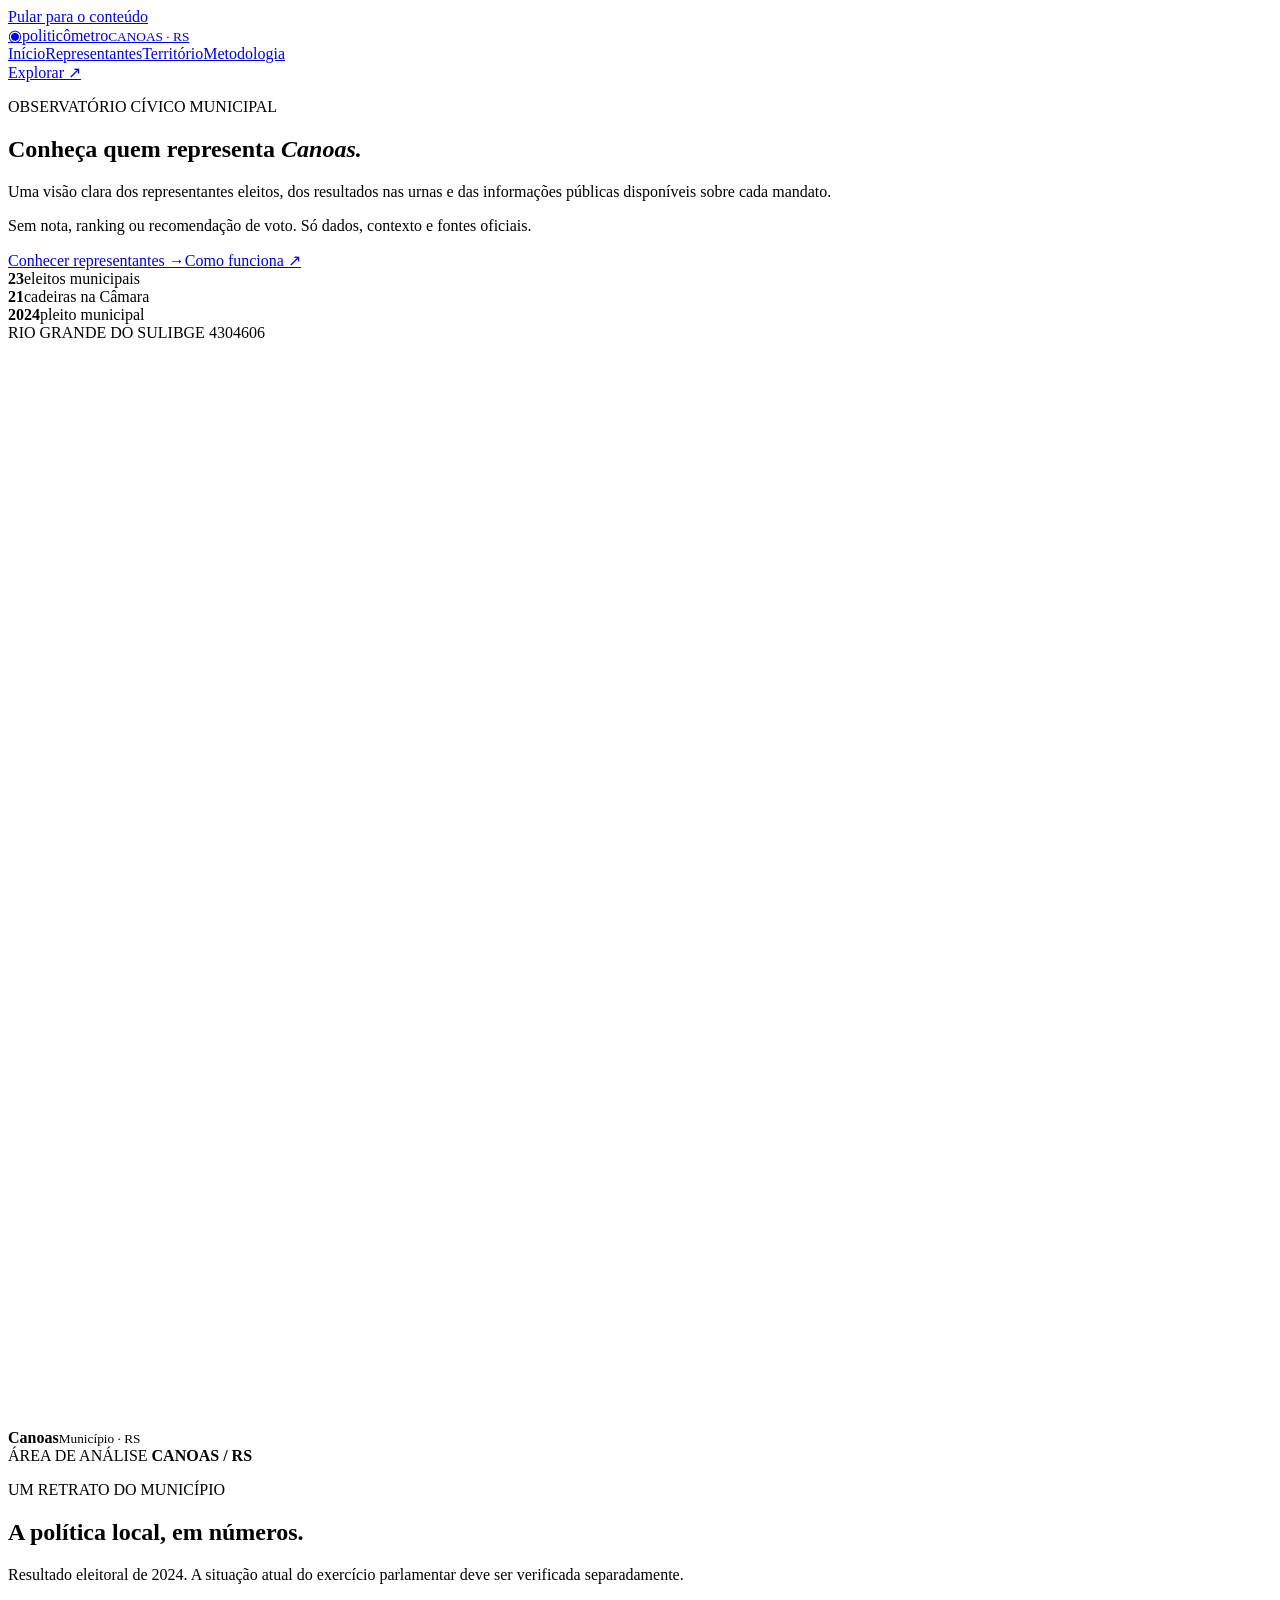
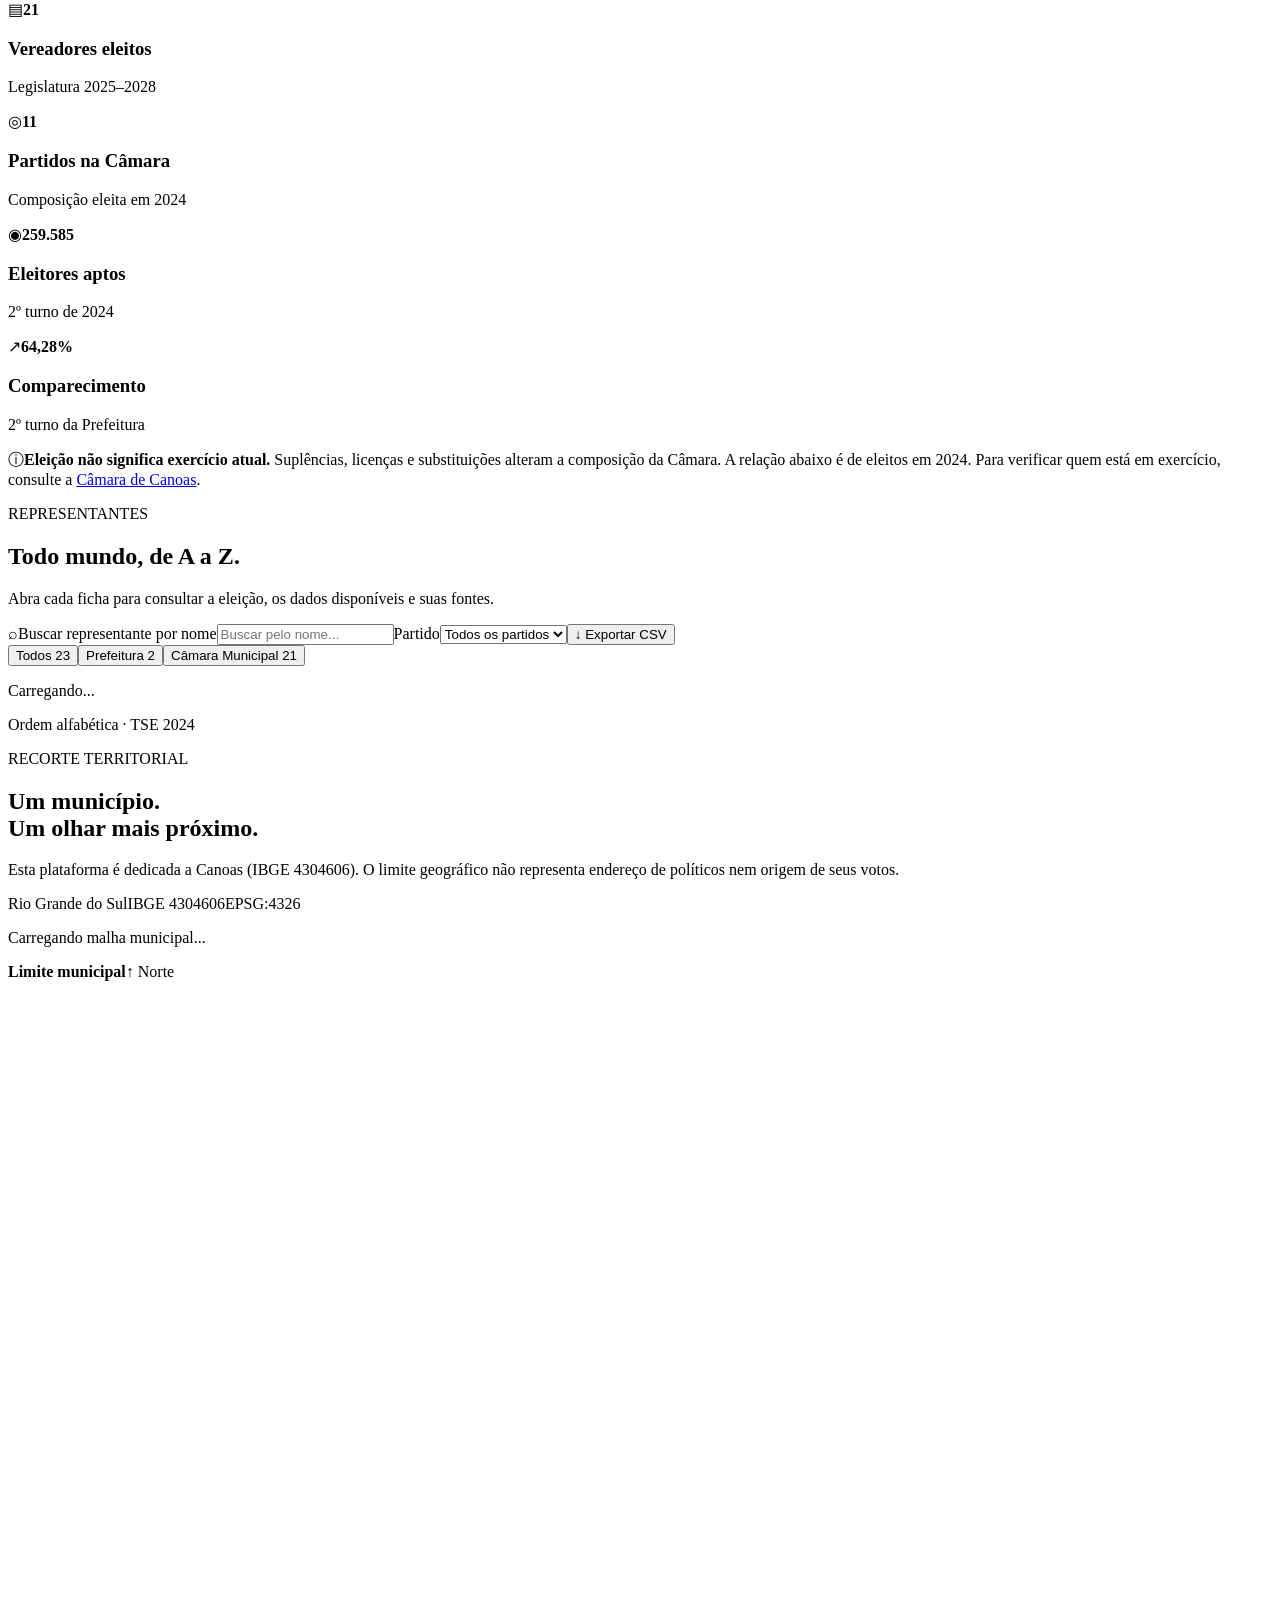
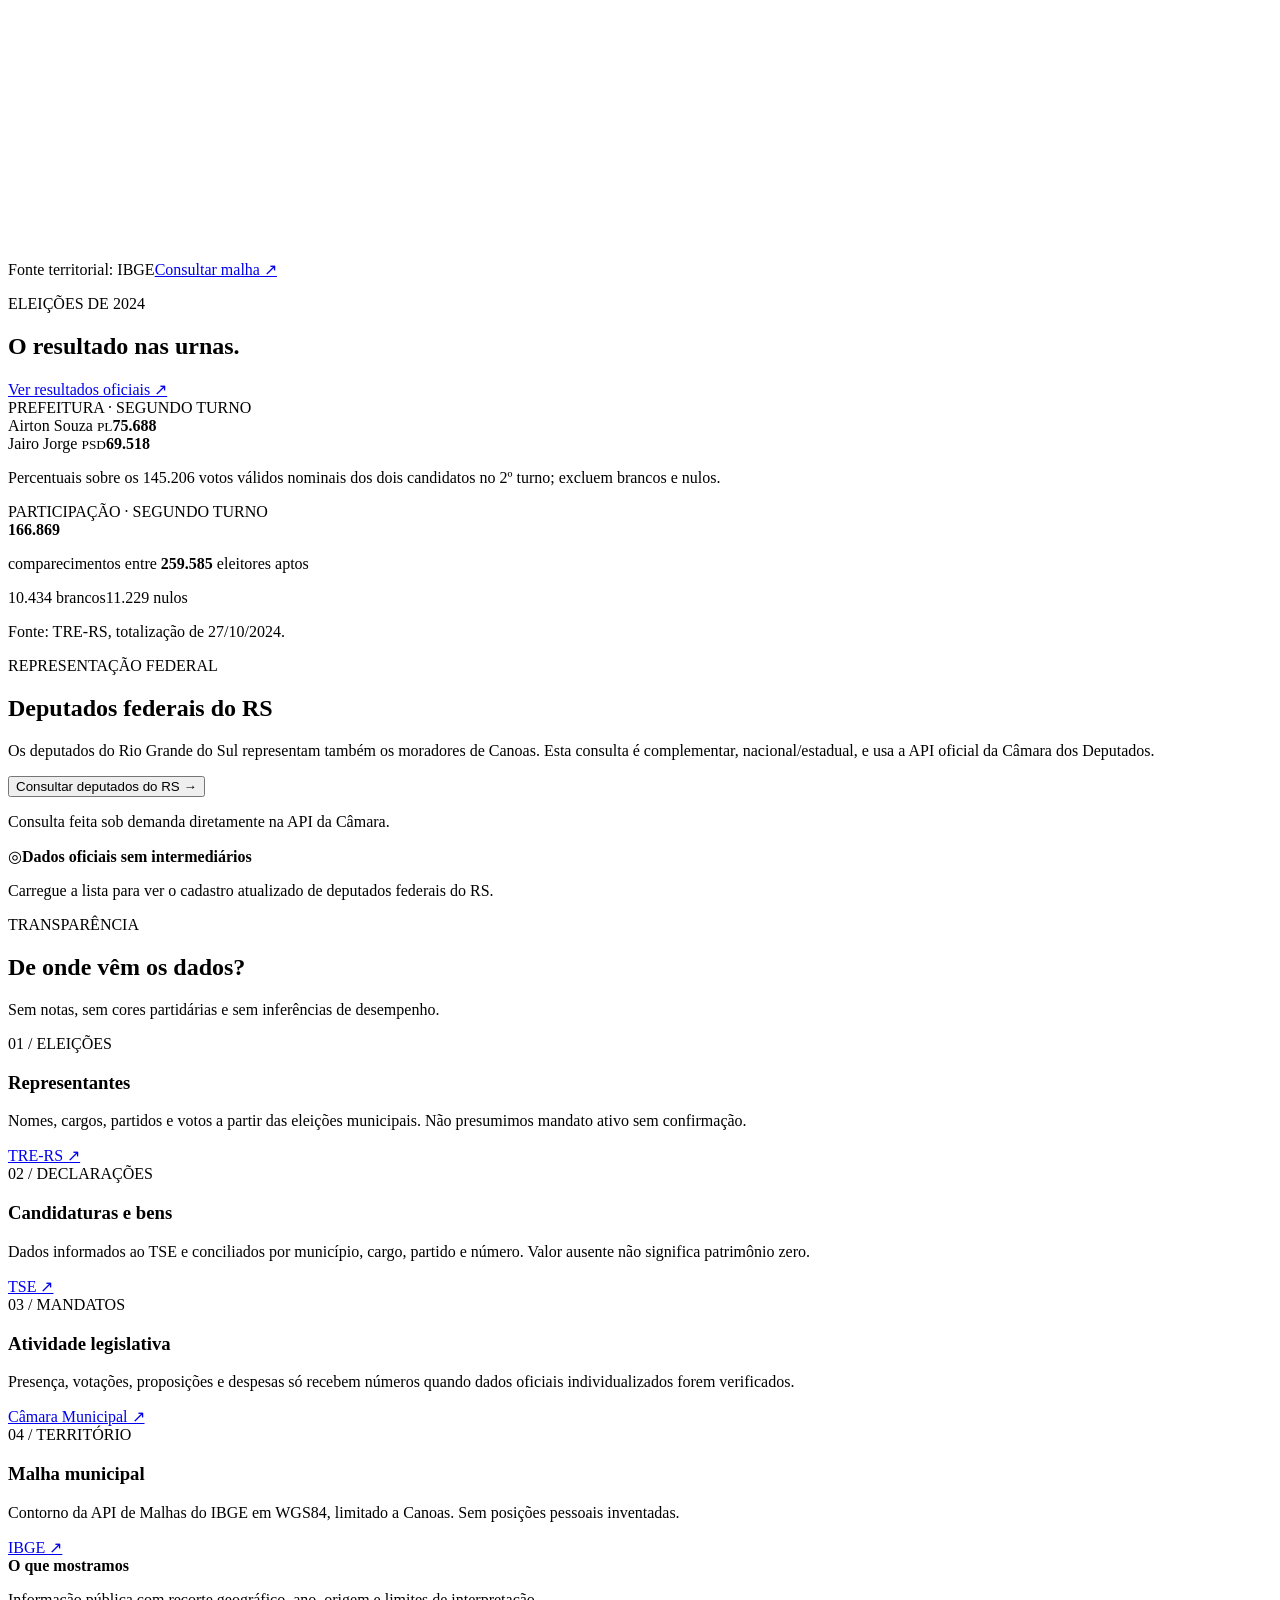
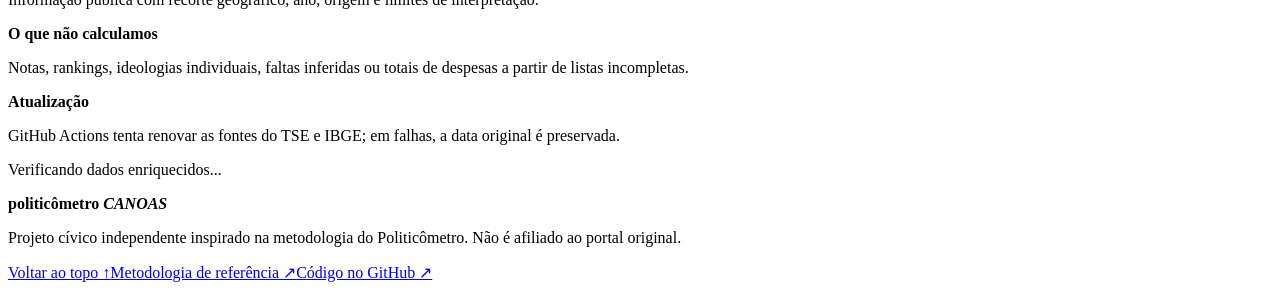
==== index.html @ e79e0048 "feat: criar estrutura da interface cívica municipal" ====
<!doctype html>
<html lang="pt-BR">
<head>
<meta charset="utf-8">
<meta name="viewport" content="width=device-width,initial-scale=1,viewport-fit=cover">
<meta name="theme-color" content="#123d34">
<meta name="description" content="Dados públicos e representantes eleitos de Canoas, RS. Sem notas, rankings ou recomendações eleitorais.">
<link rel="icon" href="favicon.svg" type="image/svg+xml">
<link rel="stylesheet" href="styles.css">
<script src="app.js" defer></script>
<title>Politicômetro Canoas | Conheça seus representantes</title>
</head>
<body>
<a class="skip" href="#conteudo">Pular para o conteúdo</a>
<header class="site-header"><div class="container nav-wrap">
<a class="brand" href="#inicio" aria-label="Politicômetro Canoas: início"><span class="brand-icon" aria-hidden="true">◉</span><span>politicômetro<small>CANOAS · RS</small></span></a>
<nav class="nav-links" aria-label="Navegação principal"><a href="#inicio">Início</a><a href="#representantes">Representantes</a><a href="#territorio">Território</a><a href="#fontes">Metodologia</a></nav>
<a class="nav-button" href="#representantes">Explorar <span aria-hidden="true">↗</span></a>
</div></header>
<main id="conteudo">
<section id="inicio" class="hero"><div class="container hero-grid">
<div class="hero-text"><p class="overline"><span class="dot"></span> OBSERVATÓRIO CÍVICO MUNICIPAL</p>
<h1>Conheça quem representa <em>Canoas.</em></h1>
<p class="intro">Uma visão clara dos representantes eleitos, dos resultados nas urnas e das informações públicas disponíveis sobre cada mandato.</p>
<p class="subdued">Sem nota, ranking ou recomendação de voto. Só dados, contexto e fontes oficiais.</p>
<div class="hero-actions"><a class="button button-light" href="#representantes">Conhecer representantes <span>→</span></a><a class="button button-outline-white" href="#fontes">Como funciona ↗</a></div>
<div class="hero-statrow"><div><strong>23</strong><span>eleitos municipais</span></div><div><strong>21</strong><span>cadeiras na Câmara</span></div><div><strong>2024</strong><span>pleito municipal</span></div></div>
</div>
<div class="hero-visual"><div class="map-head"><span>RIO GRANDE DO SUL</span><span>IBGE 4304606</span></div><svg id="heroMap" viewBox="0 0 420 360" aria-label="Contorno de Canoas" role="img"></svg><div class="floating-label"><span class="dot"></span><div><strong>Canoas</strong><small>Município · RS</small></div></div><div class="map-foot">ÁREA DE ANÁLISE <strong>CANOAS / RS</strong></div></div>
</div></section>
<section class="overview"><div class="container"><div class="section-title"><div><p class="overline dark">UM RETRATO DO MUNICÍPIO</p><h2>A política local, em números.</h2></div><p>Resultado eleitoral de 2024. A situação atual do exercício parlamentar deve ser verificada separadamente.</p></div>
<div class="metric-grid"><article class="metric"><span class="metric-icon">▤</span><strong>21</strong><h3>Vereadores eleitos</h3><p>Legislatura 2025–2028</p></article><article class="metric"><span class="metric-icon">◎</span><strong>11</strong><h3>Partidos na Câmara</h3><p>Composição eleita em 2024</p></article><article class="metric"><span class="metric-icon">◉</span><strong>259.585</strong><h3>Eleitores aptos</h3><p>2º turno de 2024</p></article><article class="metric"><span class="metric-icon">↗</span><strong>64,28%</strong><h3>Comparecimento</h3><p>2º turno da Prefeitura</p></article></div>
<div class="alert" role="note"><span aria-hidden="true">ⓘ</span><span><strong>Eleição não significa exercício atual.</strong> Suplências, licenças e substituições alteram a composição da Câmara. A relação abaixo é de eleitos em 2024. Para verificar quem está em exercício, consulte a <a href="https://camaracanoas.rs.gov.br/" target="_blank" rel="noopener noreferrer">Câmara de Canoas</a>.</span></div>
</div></section>
<section id="representantes" class="container directory"><div class="section-title"><div><p class="overline dark">REPRESENTANTES</p><h2>Todo mundo, de A a Z.</h2></div><p>Abra cada ficha para consultar a eleição, os dados disponíveis e suas fontes.</p></div>
<div class="toolbar"><label class="search"><span aria-hidden="true">⌕</span><span class="visually-hidden">Buscar representante por nome</span><input id="search" type="search" placeholder="Buscar pelo nome..." autocomplete="off"></label><label class="party-select"><span>Partido</span><select id="party" aria-label="Filtrar por partido"><option value="">Todos os partidos</option></select></label><button id="export" class="export-button" type="button">↓ Exportar CSV</button></div>
<div class="role-tabs" role="group" aria-label="Filtrar por cargo"><button type="button" data-role="todos" class="selected" aria-pressed="true">Todos <span>23</span></button><button type="button" data-role="executivo" aria-pressed="false">Prefeitura <span>2</span></button><button type="button" data-role="legislativo" aria-pressed="false">Câmara Municipal <span>21</span></button></div>
<div class="results-meta"><p id="resultsCount" role="status" aria-live="polite">Carregando...</p><span>Ordem alfabética · TSE 2024</span></div>
<div id="people" class="people-grid" aria-live="polite"></div>
</section>
<section id="territorio" class="territory"><div class="container territory-grid"><div><p class="overline dark">RECORTE TERRITORIAL</p><h2>Um município.<br>Um olhar mais próximo.</h2><p>Esta plataforma é dedicada a Canoas (IBGE 4304606). O limite geográfico não representa endereço de políticos nem origem de seus votos.</p><div class="tags"><span>Rio Grande do Sul</span><span>IBGE 4304606</span><span>EPSG:4326</span></div><p id="mapStatus" class="fine">Carregando malha municipal...</p></div><div class="map-panel"><div class="map-head"><strong>Limite municipal</strong><span>↑ Norte</span></div><svg id="cityMap" viewBox="0 0 520 360" aria-label="Mapa municipal de Canoas" role="img"></svg><div class="map-foot"><span>Fonte territorial: IBGE</span><a href="https://servicodados.ibge.gov.br/api/v3/malhas/municipios/4304606?formato=application/vnd.geo%2Bjson&amp;qualidade=minima" target="_blank" rel="noopener noreferrer">Consultar malha ↗</a></div></div></div></section>
<section class="election container"><div class="section-title"><div><p class="overline dark">ELEIÇÕES DE 2024</p><h2>O resultado nas urnas.</h2></div><a href="https://resultados.tre-rs.jus.br/eleicoes/2024/620/RS85898.html" class="source-link" target="_blank" rel="noopener noreferrer">Ver resultados oficiais ↗</a></div>
<div class="election-grid"><article class="election-card"><div class="eyeline">PREFEITURA · SEGUNDO TURNO</div><div class="election-name"><span>Airton Souza <small>PL</small></span><strong>75.688</strong></div><div class="track"><div style="width:52.12%"></div></div><div class="election-name"><span>Jairo Jorge <small>PSD</small></span><strong>69.518</strong></div><div class="track muted"><div style="width:47.88%"></div></div><p class="fine">Percentuais sobre os 145.206 votos válidos nominais dos dois candidatos no 2º turno; excluem brancos e nulos.</p></article><article class="election-card"><div class="eyeline">PARTICIPAÇÃO · SEGUNDO TURNO</div><strong class="turnout">166.869</strong><p>comparecimentos entre <b>259.585</b> eleitores aptos</p><div class="turnout-details"><span>10.434 brancos</span><span>11.229 nulos</span></div><p class="fine">Fonte: TRE-RS, totalização de 27/10/2024.</p></article></div>
</section>
<section class="federal"><div class="container federal-grid"><div><p class="overline dark">REPRESENTAÇÃO FEDERAL</p><h2>Deputados federais do RS</h2><p>Os deputados do Rio Grande do Sul representam também os moradores de Canoas. Esta consulta é complementar, nacional/estadual, e usa a API oficial da Câmara dos Deputados.</p><button id="loadDeputies" type="button" class="button button-green">Consultar deputados do RS →</button><p id="deputiesStatus" role="status" aria-live="polite" class="fine">Consulta feita sob demanda diretamente na API da Câmara.</p></div><div id="deputies" class="deputies"><div class="federal-empty"><span>◎</span><strong>Dados oficiais sem intermediários</strong><p>Carregue a lista para ver o cadastro atualizado de deputados federais do RS.</p></div></div></div></section>
<section id="fontes" class="container methodology"><div class="section-title"><div><p class="overline dark">TRANSPARÊNCIA</p><h2>De onde vêm os dados?</h2></div><p>Sem notas, sem cores partidárias e sem inferências de desempenho.</p></div>
<div class="method-grid"><article><span>01 / ELEIÇÕES</span><h3>Representantes</h3><p>Nomes, cargos, partidos e votos a partir das eleições municipais. Não presumimos mandato ativo sem confirmação.</p><a href="https://resultados.tre-rs.jus.br/eleicoes/2024/619/RS85898.html" target="_blank" rel="noopener noreferrer">TRE-RS ↗</a></article><article><span>02 / DECLARAÇÕES</span><h3>Candidaturas e bens</h3><p>Dados informados ao TSE e conciliados por município, cargo, partido e número. Valor ausente não significa patrimônio zero.</p><a href="https://dadosabertos.tse.jus.br/dataset/candidatos-2024" target="_blank" rel="noopener noreferrer">TSE ↗</a></article><article><span>03 / MANDATOS</span><h3>Atividade legislativa</h3><p>Presença, votações, proposições e despesas só recebem números quando dados oficiais individualizados forem verificados.</p><a href="https://camaracanoas.rs.gov.br/" target="_blank" rel="noopener noreferrer">Câmara Municipal ↗</a></article><article><span>04 / TERRITÓRIO</span><h3>Malha municipal</h3><p>Contorno da API de Malhas do IBGE em WGS84, limitado a Canoas. Sem posições pessoais inventadas.</p><a href="https://www.ibge.gov.br/" target="_blank" rel="noopener noreferrer">IBGE ↗</a></article></div>
<div class="principles"><div><strong>O que mostramos</strong><p>Informação pública com recorte geográfico, ano, origem e limites de interpretação.</p></div><div><strong>O que não calculamos</strong><p>Notas, rankings, ideologias individuais, faltas inferidas ou totais de despesas a partir de listas incompletas.</p></div><div><strong>Atualização</strong><p>GitHub Actions tenta renovar as fontes do TSE e IBGE; em falhas, a data original é preservada.</p><p class="fine" id="freshness">Verificando dados enriquecidos...</p></div></div>
</section></main>
<footer><div class="container footer-grid"><div><strong>politicômetro <em>CANOAS</em></strong><p>Projeto cívico independente inspirado na metodologia do Politicômetro. Não é afiliado ao portal original.</p></div><div class="footer-links"><a href="#inicio">Voltar ao topo ↑</a><a href="https://www.politicometro.org/sobre" target="_blank" rel="noopener noreferrer">Metodologia de referência ↗</a><a href="https://github.com/marcianolima/politicometro-canoas" target="_blank" rel="noopener noreferrer">Código no GitHub ↗</a></div></div></footer>
<div id="modal" class="modal" hidden><div class="modal-backdrop" data-dismiss></div><section class="modal-window" role="dialog" aria-modal="true" aria-labelledby="profileTitle"><button class="modal-exit" id="closeModal" type="button" aria-label="Fechar ficha">✕</button><div id="profile"></div></section></div>
</body></html>
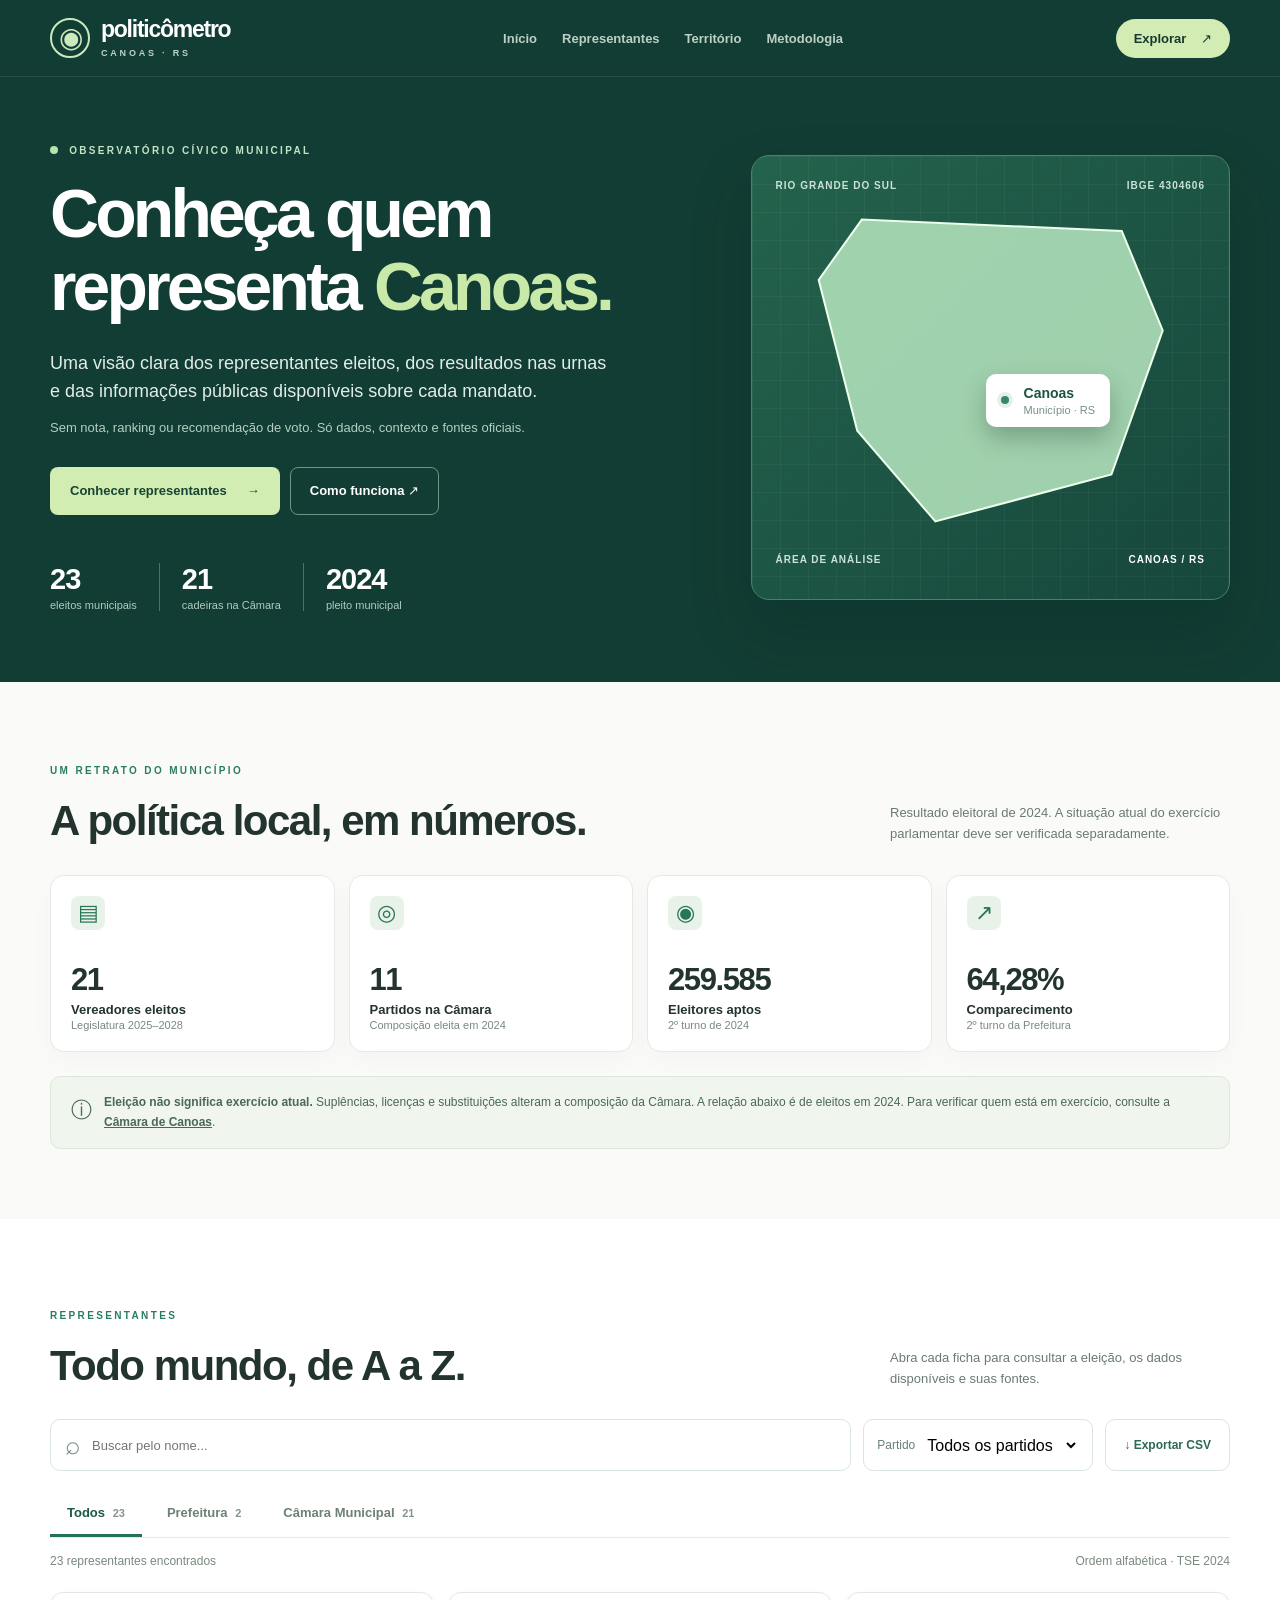
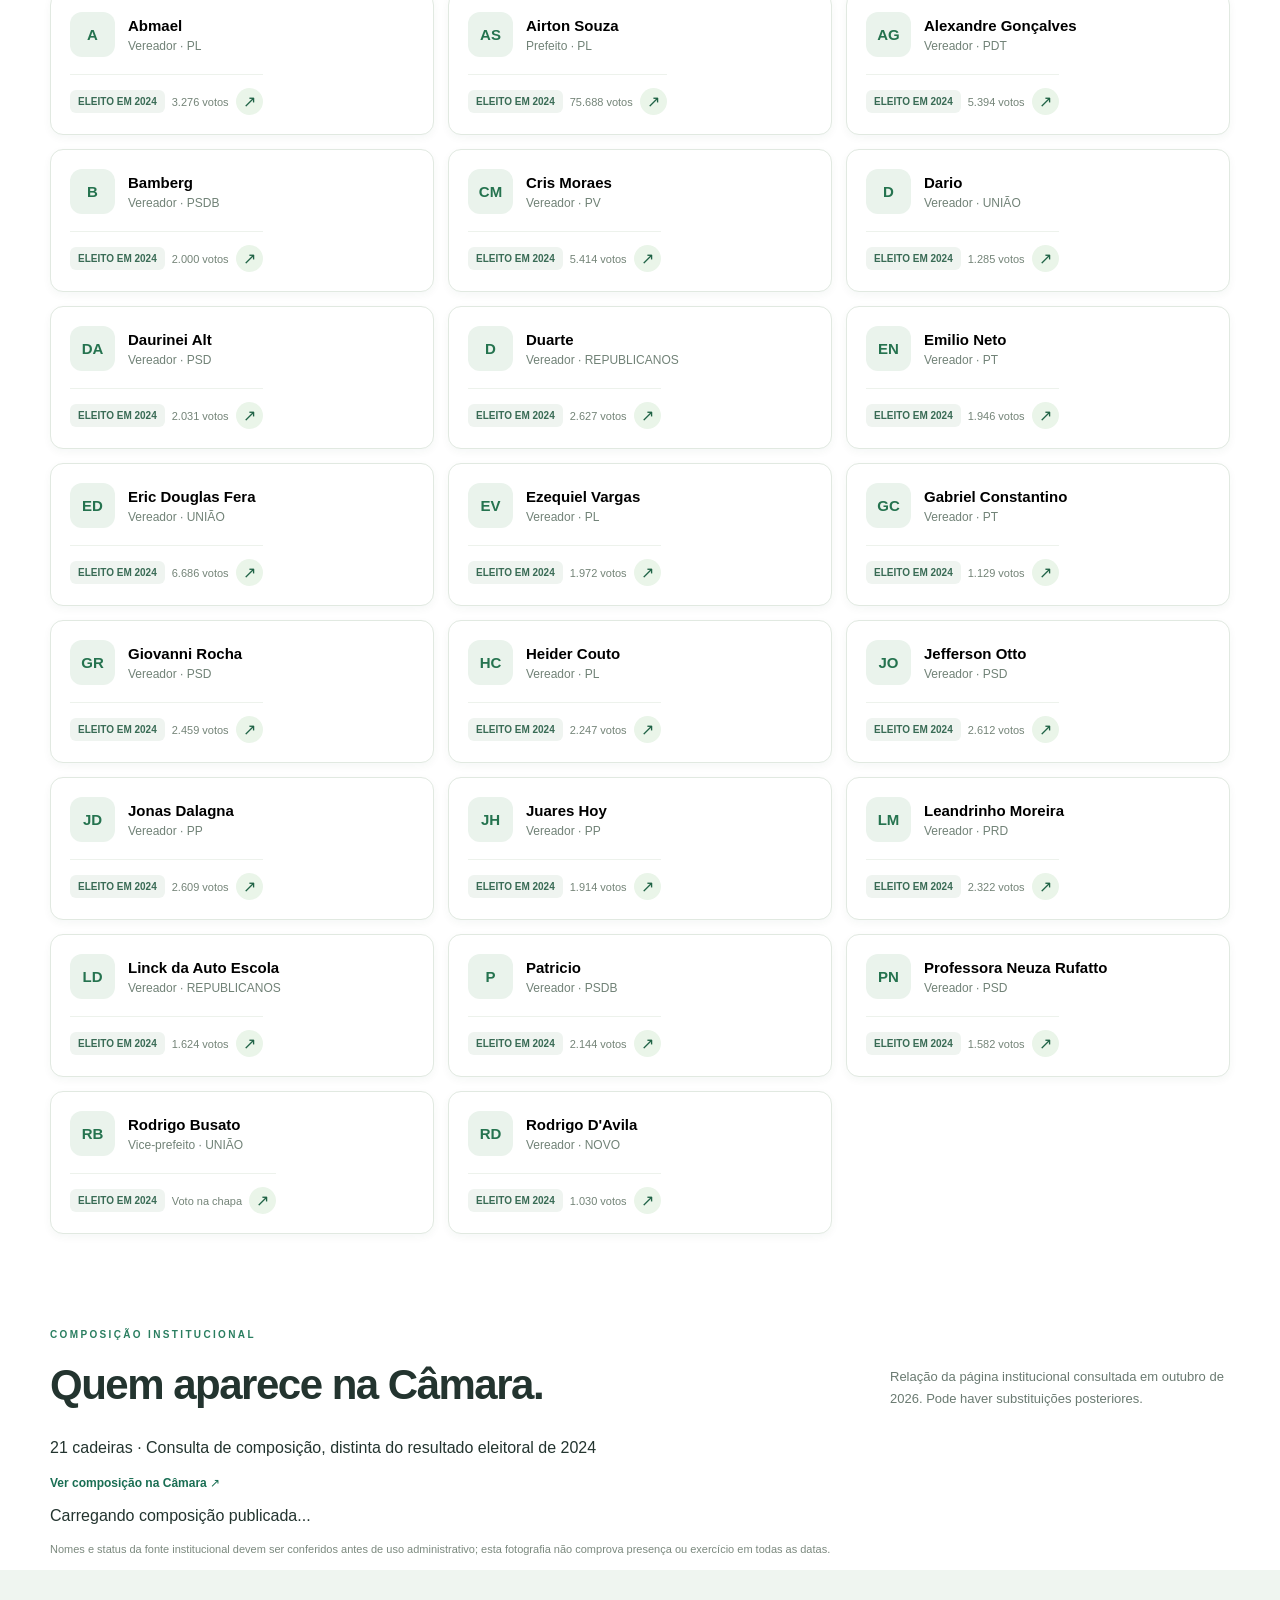
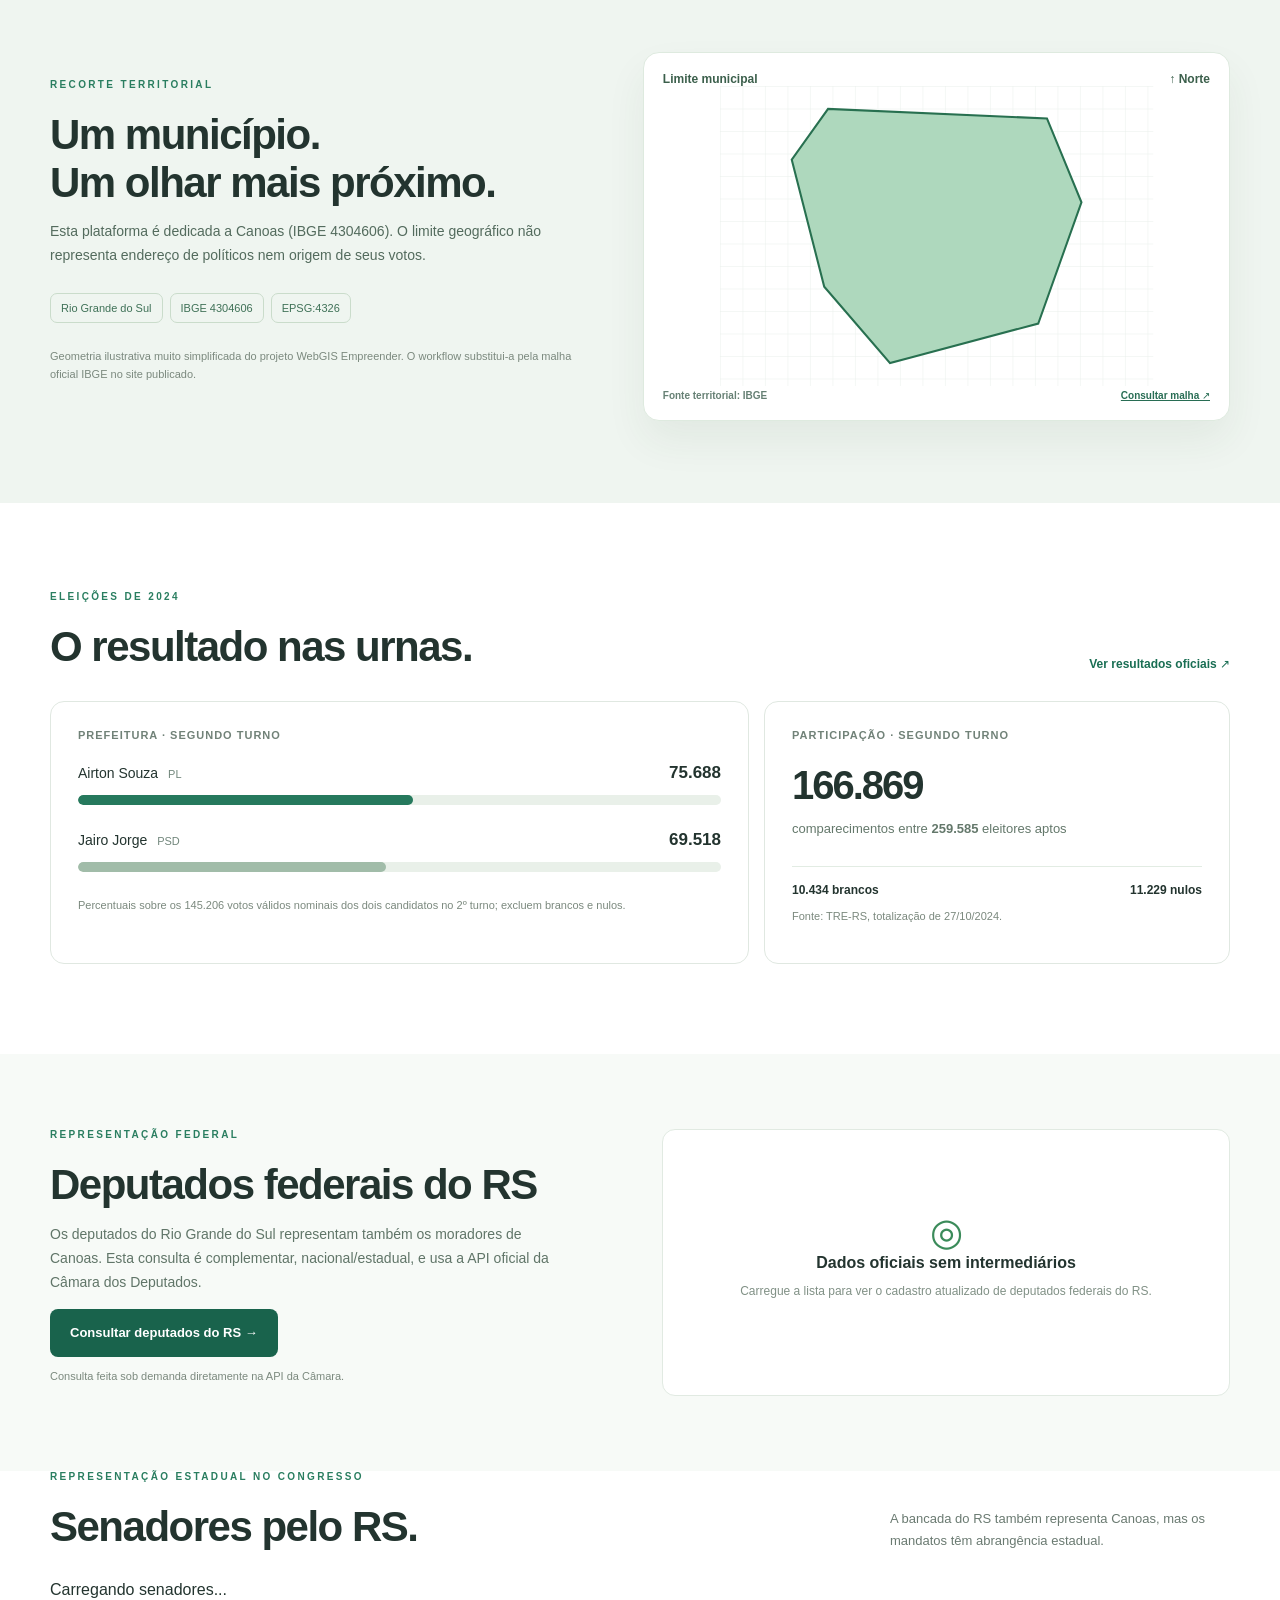
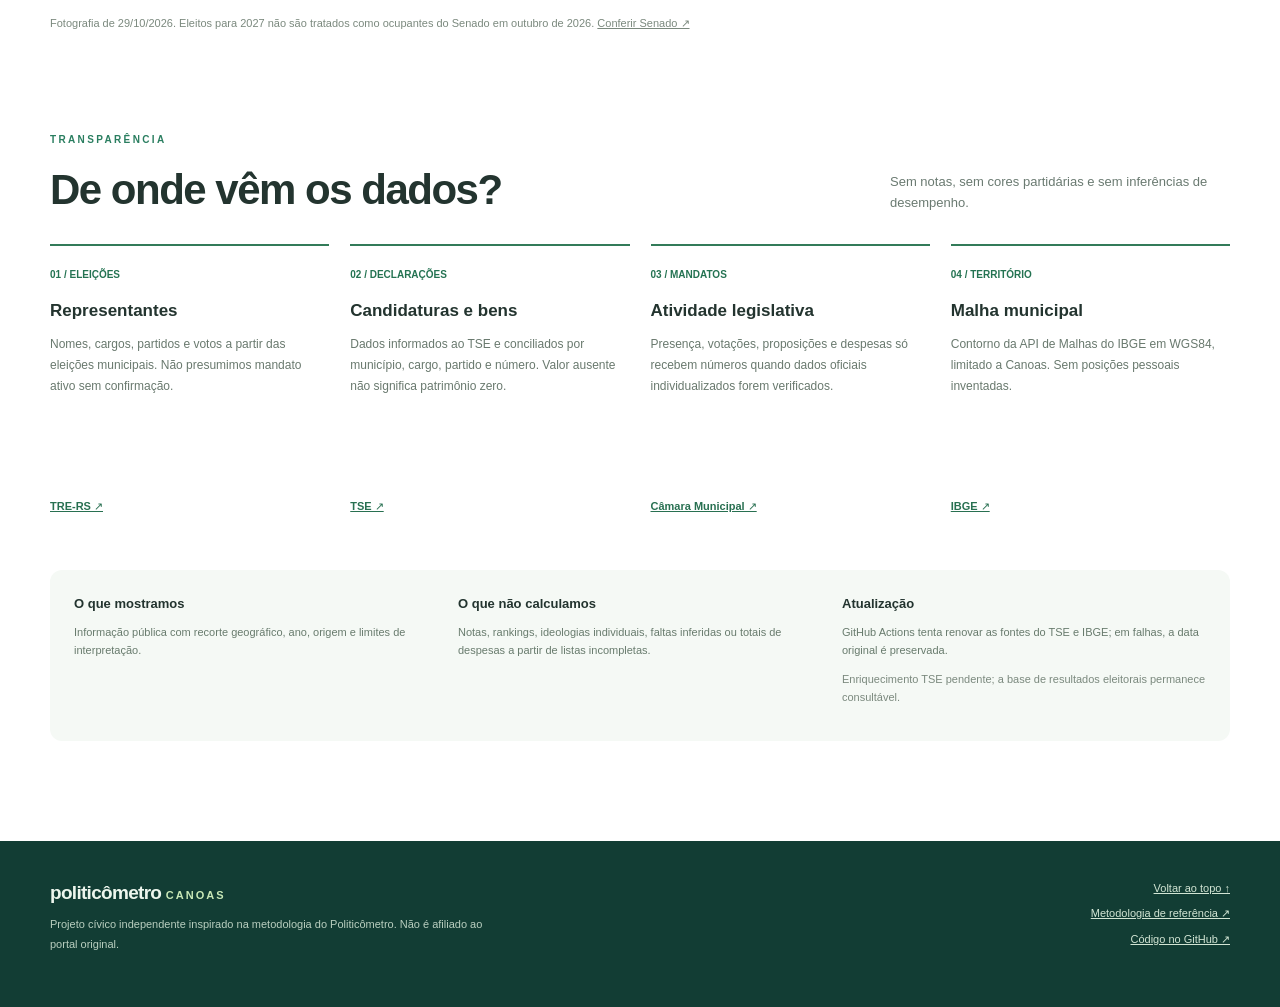
==== commit 3b86ce44: "feat: distinguir Câmara em exercício, eleitos em 2024 e senadores do RS" ====
--- a/index.html
+++ b/index.html
@@ -9,6 +9,8 @@
 <link rel="stylesheet" href="styles.css">
 <script src="app.js" defer></script>
 <title>Politicômetro Canoas | Conheça seus representantes</title>
+<link rel="stylesheet" href="extras.css">
+<script src="extras.js" defer></script>
 </head>
 <body>
 <a class="skip" href="#conteudo">Pular para o conteúdo</a>
@@ -38,11 +40,20 @@
 <div class="results-meta"><p id="resultsCount" role="status" aria-live="polite">Carregando...</p><span>Ordem alfabética · TSE 2024</span></div>
 <div id="people" class="people-grid" aria-live="polite"></div>
 </section>
+<section id="exercicio" class="live-roster container" aria-labelledby="rosterHeading">
+<div class="section-title"><div><p class="overline dark">COMPOSIÇÃO INSTITUCIONAL</p><h2 id="rosterHeading">Quem aparece na Câmara.</h2></div><p>Relação da página institucional consultada em outubro de 2026. Pode haver substituições posteriores.</p></div>
+<div class="roster-meta"><p>21 cadeiras · Consulta de composição, distinta do resultado eleitoral de 2024</p><a class="source-link" href="https://camaracanoas.rs.gov.br/" target="_blank" rel="noopener noreferrer">Ver composição na Câmara ↗</a></div>
+<div id="currentCouncil" class="current-council" aria-live="polite"><p>Carregando composição publicada...</p></div>
+<p class="fine">Nomes e status da fonte institucional devem ser conferidos antes de uso administrativo; esta fotografia não comprova presença ou exercício em todas as datas.</p>
+</section>
 <section id="territorio" class="territory"><div class="container territory-grid"><div><p class="overline dark">RECORTE TERRITORIAL</p><h2>Um município.<br>Um olhar mais próximo.</h2><p>Esta plataforma é dedicada a Canoas (IBGE 4304606). O limite geográfico não representa endereço de políticos nem origem de seus votos.</p><div class="tags"><span>Rio Grande do Sul</span><span>IBGE 4304606</span><span>EPSG:4326</span></div><p id="mapStatus" class="fine">Carregando malha municipal...</p></div><div class="map-panel"><div class="map-head"><strong>Limite municipal</strong><span>↑ Norte</span></div><svg id="cityMap" viewBox="0 0 520 360" aria-label="Mapa municipal de Canoas" role="img"></svg><div class="map-foot"><span>Fonte territorial: IBGE</span><a href="https://servicodados.ibge.gov.br/api/v3/malhas/municipios/4304606?formato=application/vnd.geo%2Bjson&amp;qualidade=minima" target="_blank" rel="noopener noreferrer">Consultar malha ↗</a></div></div></div></section>
 <section class="election container"><div class="section-title"><div><p class="overline dark">ELEIÇÕES DE 2024</p><h2>O resultado nas urnas.</h2></div><a href="https://resultados.tre-rs.jus.br/eleicoes/2024/620/RS85898.html" class="source-link" target="_blank" rel="noopener noreferrer">Ver resultados oficiais ↗</a></div>
 <div class="election-grid"><article class="election-card"><div class="eyeline">PREFEITURA · SEGUNDO TURNO</div><div class="election-name"><span>Airton Souza <small>PL</small></span><strong>75.688</strong></div><div class="track"><div style="width:52.12%"></div></div><div class="election-name"><span>Jairo Jorge <small>PSD</small></span><strong>69.518</strong></div><div class="track muted"><div style="width:47.88%"></div></div><p class="fine">Percentuais sobre os 145.206 votos válidos nominais dos dois candidatos no 2º turno; excluem brancos e nulos.</p></article><article class="election-card"><div class="eyeline">PARTICIPAÇÃO · SEGUNDO TURNO</div><strong class="turnout">166.869</strong><p>comparecimentos entre <b>259.585</b> eleitores aptos</p><div class="turnout-details"><span>10.434 brancos</span><span>11.229 nulos</span></div><p class="fine">Fonte: TRE-RS, totalização de 27/10/2024.</p></article></div>
 </section>
 <section class="federal"><div class="container federal-grid"><div><p class="overline dark">REPRESENTAÇÃO FEDERAL</p><h2>Deputados federais do RS</h2><p>Os deputados do Rio Grande do Sul representam também os moradores de Canoas. Esta consulta é complementar, nacional/estadual, e usa a API oficial da Câmara dos Deputados.</p><button id="loadDeputies" type="button" class="button button-green">Consultar deputados do RS →</button><p id="deputiesStatus" role="status" aria-live="polite" class="fine">Consulta feita sob demanda diretamente na API da Câmara.</p></div><div id="deputies" class="deputies"><div class="federal-empty"><span>◎</span><strong>Dados oficiais sem intermediários</strong><p>Carregue a lista para ver o cadastro atualizado de deputados federais do RS.</p></div></div></div></section>
+<section id="senado" class="senate-section container" aria-labelledby="senateHeading"><div class="section-title"><div><p class="overline dark">REPRESENTAÇÃO ESTADUAL NO CONGRESSO</p><h2 id="senateHeading">Senadores pelo RS.</h2></div><p>A bancada do RS também representa Canoas, mas os mandatos têm abrangência estadual.</p></div>
+<div id="senators" class="senators-grid" aria-live="polite"><p>Carregando senadores...</p></div><p class="fine">Fotografia de 29/10/2026. Eleitos para 2027 não são tratados como ocupantes do Senado em outubro de 2026. <a href="https://www.congressonacional.leg.br/web/senadores/em-exercicio" target="_blank" rel="noopener noreferrer">Conferir Senado ↗</a></p>
+</section>
 <section id="fontes" class="container methodology"><div class="section-title"><div><p class="overline dark">TRANSPARÊNCIA</p><h2>De onde vêm os dados?</h2></div><p>Sem notas, sem cores partidárias e sem inferências de desempenho.</p></div>
 <div class="method-grid"><article><span>01 / ELEIÇÕES</span><h3>Representantes</h3><p>Nomes, cargos, partidos e votos a partir das eleições municipais. Não presumimos mandato ativo sem confirmação.</p><a href="https://resultados.tre-rs.jus.br/eleicoes/2024/619/RS85898.html" target="_blank" rel="noopener noreferrer">TRE-RS ↗</a></article><article><span>02 / DECLARAÇÕES</span><h3>Candidaturas e bens</h3><p>Dados informados ao TSE e conciliados por município, cargo, partido e número. Valor ausente não significa patrimônio zero.</p><a href="https://dadosabertos.tse.jus.br/dataset/candidatos-2024" target="_blank" rel="noopener noreferrer">TSE ↗</a></article><article><span>03 / MANDATOS</span><h3>Atividade legislativa</h3><p>Presença, votações, proposições e despesas só recebem números quando dados oficiais individualizados forem verificados.</p><a href="https://camaracanoas.rs.gov.br/" target="_blank" rel="noopener noreferrer">Câmara Municipal ↗</a></article><article><span>04 / TERRITÓRIO</span><h3>Malha municipal</h3><p>Contorno da API de Malhas do IBGE em WGS84, limitado a Canoas. Sem posições pessoais inventadas.</p><a href="https://www.ibge.gov.br/" target="_blank" rel="noopener noreferrer">IBGE ↗</a></article></div>
 <div class="principles"><div><strong>O que mostramos</strong><p>Informação pública com recorte geográfico, ano, origem e limites de interpretação.</p></div><div><strong>O que não calculamos</strong><p>Notas, rankings, ideologias individuais, faltas inferidas ou totais de despesas a partir de listas incompletas.</p></div><div><strong>Atualização</strong><p>GitHub Actions tenta renovar as fontes do TSE e IBGE; em falhas, a data original é preservada.</p><p class="fine" id="freshness">Verificando dados enriquecidos...</p></div></div>
--- a/styles.css
+++ b/styles.css
@@ -0,0 +1 @@
+:root{font-family:Inter,ui-sans-serif,-apple-system,BlinkMacSystemFont,"Segoe UI",Arial,sans-serif;color:#23342f;background:#fff;font-synthesis:none}*{box-sizing:border-box}html{scroll-behavior:smooth;scroll-padding-top:84px}body{margin:0}button,input,select{font:inherit}button{cursor:pointer}a{color:inherit}a:focus-visible,button:focus-visible,input:focus-visible,select:focus-visible{outline:3px solid #c2a13c;outline-offset:3px}.container{max-width:1180px;width:calc(100% - 48px);margin:0 auto}.visually-hidden{position:absolute;width:1px;height:1px;overflow:hidden;clip:rect(0 0 0 0);white-space:nowrap}.skip{position:absolute;z-index:999;top:-100px;left:15px;padding:12px;background:#fff}.skip:focus{top:15px}.site-header{background:#123d34;color:#fff;position:sticky;top:0;z-index:20;border-bottom:1px solid #ffffff18}.nav-wrap{min-height:76px;display:flex;justify-content:space-between;align-items:center;gap:28px}.brand{display:flex;align-items:center;gap:11px;color:#fff;text-decoration:none;font-size:23px;font-weight:800;letter-spacing:-1.25px;line-height:1}.brand-icon{border:2px solid #cbe9bd;border-radius:50%;width:40px;height:40px;display:grid;place-items:center;color:#cbe9bd;font-size:28px}.brand small{display:block;color:#bed2c9;font-weight:750;font-size:9px;letter-spacing:2.8px;margin-top:8px}.nav-links{display:flex;gap:25px}.nav-links a{font-size:13px;color:#bdd0c5;text-decoration:none;font-weight:650}.nav-links a:hover{color:#fff}.nav-button{background:#d2ecb3;color:#153b31;border-radius:50px;padding:12px 18px;font-size:13px;font-weight:800;text-decoration:none;white-space:nowrap}.nav-button span{margin-left:11px}.hero{background:#123d34;color:#fff;overflow:hidden}.hero-grid{display:grid;grid-template-columns:1.15fr .85fr;align-items:center;gap:52px;padding:68px 0 71px;min-height:592px}.overline{color:#c2e3c4;font-size:10px;font-weight:800;letter-spacing:2.35px;margin:0 0 21px}.overline.dark{color:#2a7e60}.dot{display:inline-block;background:#b8e2ae;border-radius:50%;height:8px;width:8px;margin-right:6px}.hero h1{font-size:clamp(43px,5.3vw,72px);line-height:1.08;letter-spacing:-3.8px;margin:0 0 25px;font-weight:810;max-width:650px}.hero h1 em{font-style:normal;color:#c9e9a9}.intro{font-size:18px;line-height:1.6;max-width:570px;color:#e2ede7;margin:0 0 12px}.subdued{font-size:13px;color:#b5cec3;line-height:1.6;margin:0}.hero-actions{display:flex;flex-wrap:wrap;gap:10px;margin-top:28px}.button{display:inline-flex;justify-content:space-between;align-items:center;gap:20px;min-height:48px;border-radius:8px;padding:13px 19px;font-size:13px;font-weight:800;text-decoration:none;border:1px solid transparent}.button-light{background:#d2edb2;color:#174433}.button-outline-white{border-color:#6b9585;background:transparent;color:#fff}.button-green{background:#19634c;color:white}.button:hover{filter:brightness(1.07)}.hero-statrow{display:flex;gap:22px;margin-top:48px}.hero-statrow>div{padding-right:22px;border-right:1px solid #467367}.hero-statrow>div:last-child{border:0}.hero-statrow strong{display:block;font-size:29px;letter-spacing:-1px}.hero-statrow span{display:block;margin-top:3px;font-size:11px;color:#b2cbc0}.hero-visual{position:relative;min-height:445px;background:linear-gradient(135deg,#24634d,#16473b);border:1px solid #4d8068;border-radius:18px;padding:24px;overflow:hidden;box-shadow:0 30px 60px #06291f3b}.hero-visual:before{content:"";position:absolute;inset:0;background-image:linear-gradient(#ffffff09 1px,transparent 1px),linear-gradient(90deg,#ffffff09 1px,transparent 1px);background-size:28px 28px;pointer-events:none}.map-head,.map-foot{position:relative;display:flex;justify-content:space-between;gap:9px;font-size:10px;letter-spacing:1px;color:#cae3d7;font-weight:700}.hero-visual svg{width:100%;height:359px;position:relative}.floating-label{display:flex;align-items:center;position:absolute;top:49%;left:49%;gap:9px;background:white;color:#1b5340;border-radius:10px;padding:11px 15px;box-shadow:0 11px 25px #1430224a}.floating-label .dot{background:#398764;box-shadow:0 0 0 4px #39966a22}.floating-label strong,.floating-label small{display:block}.floating-label strong{font-size:14px}.floating-label small{color:#789084;font-size:11px;margin-top:3px}.map-foot strong{color:#fff}.section-title{display:flex;justify-content:space-between;align-items:end;gap:26px;margin-bottom:30px}.section-title h2,.territory h2,.federal h2{margin:0;font-size:clamp(27px,3.5vw,42px);line-height:1.14;letter-spacing:-1.5px}.section-title>p{margin:0;color:#6a7a71;max-width:340px;font-size:13px;line-height:1.65}.overview{padding:83px 0 70px;background:#fafbf9}.metric-grid{display:grid;grid-template-columns:repeat(4,minmax(0,1fr));gap:14px}.metric{min-height:177px;border:1px solid #e4eae4;background:#fff;padding:20px;border-radius:14px;box-shadow:0 8px 25px #10251d07;display:flex;flex-direction:column;align-items:start}.metric-icon{background:#e9f2e8;color:#287658;border-radius:8px;width:34px;height:34px;display:grid;place-items:center;font-size:22px;margin-bottom:auto}.metric>strong{font-size:31px;letter-spacing:-1.4px;margin-top:14px}.metric h3{font-size:13px;margin:4px 0 2px}.metric p{font-size:11px;color:#7a887e;margin:0}.alert{display:flex;align-items:start;gap:12px;margin-top:24px;padding:15px 20px;background:#f0f5ed;border:1px solid #dbe9da;border-radius:10px;color:#4c6857;font-size:12px;line-height:1.7}.alert>span:first-child{font-size:21px}.alert a{font-weight:800}.directory{padding-top:91px;padding-bottom:95px}.toolbar{display:flex;gap:12px;margin:28px 0 20px}.search{border:1px solid #dae5dd;border-radius:10px;flex:1;display:flex;align-items:center;padding:0 14px;gap:9px}.search span:first-child{font-size:26px;color:#719083}.search input{border:0;outline:0;min-height:50px;flex:1;min-width:0;font-size:13px}.party-select{border:1px solid #dae5dd;border-radius:10px;display:flex;align-items:center;gap:8px;padding:0 13px}.party-select span{font-size:12px;color:#688177}.party-select select{border:0;background:transparent;min-height:50px;max-width:210px;min-width:156px;outline:0}.export-button{border:1px solid #dae5dd;border-radius:10px;color:#2d6a55;background:#fff;padding:0 18px;font-size:12px;font-weight:800}.role-tabs{border-bottom:1px solid #e4ebe4;display:flex;gap:8px;overflow-x:auto}.role-tabs button{border:0;border-bottom:3px solid transparent;background:none;padding:14px 17px;color:#6f8074;font-size:13px;font-weight:750;white-space:nowrap}.role-tabs button.selected{border-color:#247356;color:#1a5a42}.role-tabs button span{font-size:11px;color:#85948a;margin-left:4px}.results-meta{padding:16px 0 24px;display:flex;justify-content:space-between;gap:12px;color:#79897e;font-size:12px}.results-meta p{margin:0}.people-grid{display:grid;grid-template-columns:repeat(3,minmax(0,1fr));gap:14px}.person-card{padding:19px;background:white;border:1px solid #e1e9e1;border-radius:13px;text-align:left;display:flex;flex-direction:column;gap:17px;min-width:0;box-shadow:0 3px 9px #123d340b;transition:transform .15s,box-shadow .15s}.person-card:hover{transform:translateY(-2px);box-shadow:0 10px 22px #123d341b;border-color:#b7d1ba}.person-top{display:flex;gap:13px;align-items:center}.avatar{height:45px;width:45px;flex:none;display:grid;place-items:center;background:#eaf3ec;border-radius:12px;color:#25734f;font-weight:800;font-size:15px}.person-top h3{font-size:15px;margin:0 0 5px}.person-top p{font-size:12px;color:#718277;margin:0}.person-bottom{padding-top:13px;border-top:1px solid #edf2ec;display:flex;align-items:center;justify-content:space-between;gap:7px}.tag{font-size:10px;color:#396b55;background:#eff4f0;padding:6px 8px;border-radius:6px;font-weight:800}.person-bottom small{font-size:11px;color:#748478}.round-arrow{border-radius:50%;width:27px;height:27px;background:#eaf5e9;color:#206346;display:grid;place-items:center}.empty{grid-column:1/-1;padding:48px 20px;text-align:center;background:#f5f9f5;border-radius:12px}.empty p{font-size:13px;color:#738277}.territory{padding:82px 0;background:#eff5f0}.territory-grid{display:grid;grid-template-columns:1fr 1.1fr;align-items:center;gap:59px}.territory-grid>div>p:not(.overline){font-size:14px;color:#536b5d;line-height:1.7}.tags{display:flex;gap:7px;flex-wrap:wrap;margin:25px 0}.tags span{font-size:11px;padding:8px 10px;border:1px solid #cadccb;color:#3f7157;border-radius:7px}.fine{font-size:11px!important;line-height:1.6!important;color:#7b897e!important}.map-panel{background:white;border:1px solid #deeadf;border-radius:16px;padding:19px;box-shadow:0 20px 40px #284a3311}.map-panel .map-head{color:#3b5f4b;letter-spacing:0;font-size:12px}.map-panel svg{width:100%;height:300px}.map-panel .map-foot{color:#668074;letter-spacing:0}.map-panel .map-foot a{color:#286d54}.election{padding-top:88px;padding-bottom:90px}.source-link{font-size:12px;color:#196e53;font-weight:800;text-decoration:none}.election-grid{display:grid;grid-template-columns:1.2fr .8fr;gap:15px}.election-card{padding:27px;border:1px solid #e0e8e1;border-radius:14px}.eyeline{font-size:11px;letter-spacing:1px;font-weight:750;color:#718278;margin-bottom:22px}.election-name{display:flex;justify-content:space-between;align-items:center;gap:10px;font-size:14px;margin:12px 0}.election-name strong{font-size:17px}.election-name small{font-size:11px;color:#71867b;margin-left:6px}.track{height:10px;border-radius:10px;overflow:hidden;background:#e9f0e9;margin-bottom:25px}.track>div{height:100%;border-radius:10px;background:#26795d}.track.muted>div{background:#a1bca9}.turnout{display:block;font-size:40px;letter-spacing:-2px}.election-card>p{color:#64786b;font-size:13px}.turnout-details{border-top:1px solid #e2ece3;margin-top:30px;padding-top:16px;display:flex;justify-content:space-between;gap:9px;flex-wrap:wrap;font-size:12px;font-weight:750}.federal{padding:75px 0;background:#f7faf7}.federal-grid{display:grid;grid-template-columns:1fr 1fr;gap:44px}.federal-grid>div>p:not(.overline){color:#607568;font-size:14px;line-height:1.7;max-width:500px}.deputies{max-height:430px;overflow:auto;border-radius:13px;background:#fff;border:1px solid #e1eae2}.federal-empty{min-height:260px;display:flex;justify-content:center;align-items:center;flex-direction:column;padding:28px;text-align:center}.federal-empty span{font-size:38px;color:#3b8b5a}.federal-empty p{font-size:12px;color:#819186}.deputy-row{width:100%;display:flex;justify-content:space-between;gap:10px;padding:13px 18px;border:0;border-bottom:1px solid #edf2ed;background:white;text-align:left}.deputy-row:hover{background:#f6f9f6}.deputy-row strong,.deputy-row small{display:block}.deputy-row strong{font-size:13px}.deputy-row small{color:#7d8a80;font-size:11px;margin-top:4px}.methodology{padding:90px 0 100px}.method-grid{display:grid;grid-template-columns:repeat(4,1fr);gap:21px}.method-grid article{border-top:2px solid #327b59;padding-top:18px}.method-grid article>span{color:#247352;font-size:10px;font-weight:800}.method-grid h3{font-size:17px;line-height:1.3;margin:18px 0 10px}.method-grid p{min-height:150px;font-size:12px;line-height:1.75;color:#69796e}.method-grid a{font-size:11px;font-weight:800;color:#287051}.principles{margin-top:56px;background:#f5f9f5;border-radius:12px;padding:24px;display:grid;grid-template-columns:repeat(3,1fr);gap:20px}.principles strong{font-size:13px}.principles p{font-size:11px;color:#687b6d;line-height:1.7}footer{background:#123d34;color:#edf6ed;padding:41px 0}.footer-grid{display:flex;justify-content:space-between;gap:45px}.footer-grid>div:first-child{max-width:450px}.footer-grid strong{font-size:19px;letter-spacing:-.7px}.footer-grid strong em{font-size:11px;color:#c9e9b7;font-style:normal;letter-spacing:2px}.footer-grid p{font-size:11px;color:#bacfc0;line-height:1.8}.footer-links{display:flex;flex-direction:column;align-items:end;gap:13px;font-size:11px;color:#d2e5d4}.modal[hidden]{display:none}.modal{position:fixed;z-index:50;inset:0;display:flex;justify-content:flex-end}.modal-backdrop{position:absolute;inset:0;background:#10211fc9}.modal-window{position:relative;background:white;width:min(650px,100%);height:100%;overflow:auto;padding:44px 36px 70px;box-shadow:-8px 0 40px #0003}.modal-exit{position:absolute;top:22px;right:24px;border:0;border-radius:50%;background:#edf4ee;color:#245c42;width:40px;height:40px;font-size:18px}.profile-avatar{width:67px;height:67px;border-radius:16px;font-size:23px;margin-top:22px}.profile-title{font-size:32px;letter-spacing:-1.4px;line-height:1.2;margin:22px 0 7px}.profile-caption{color:#708176;font-size:13px}.profile-alert{padding:13px 16px;border-left:3px solid #d8b067;border-radius:4px;background:#fff8e9;color:#805e30;font-size:12px;line-height:1.6}.profile-tabs{display:flex;border-bottom:1px solid #dbe6dd;gap:5px;overflow-x:auto;margin:29px 0 23px}.profile-tabs button{background:none;border:0;border-bottom:3px solid transparent;padding:12px 11px;font-size:12px;white-space:nowrap;color:#758578}.profile-tabs button.selected{border-color:#237753;color:#216445;font-weight:800}.detail-grid{display:grid;grid-template-columns:1fr 1fr;gap:11px}.detail-grid>div{background:#f7faf7;border:1px solid #e5ede5;padding:13px;border-radius:9px}.detail-grid dt{font-size:10px;color:#718578;margin-bottom:8px}.detail-grid dd{font-size:14px;font-weight:780;overflow-wrap:anywhere;margin:0}.profile-panel h3{font-size:18px;margin:22px 0 10px}.profile-panel p{font-size:13px;color:#61746a;line-height:1.7}.unavailable{padding:19px;background:#f4f7f4;border-radius:9px;color:#6b8170;font-size:13px;line-height:1.7}.profile-sources{border-top:1px solid #e4ece4;margin-top:25px;padding-top:18px}.profile-sources strong{display:block;font-size:13px}.profile-sources a{display:block;color:#23714e;font-size:12px;margin-top:11px}.profile-actions{display:flex;flex-wrap:wrap;margin-top:24px;gap:10px}.profile-actions button{background:white;border:1px solid #d5e3d8;border-radius:7px;padding:10px 13px;font-size:12px;font-weight:750;color:#246146}.record{padding:11px 0;border-bottom:1px solid #e3ece4}.record strong,.record span{display:block;font-size:12px;overflow-wrap:anywhere}.record span{font-size:11px;margin-top:5px;color:#6d7f72}@media(max-width:960px){.nav-links{gap:12px}.hero-grid{gap:25px}.metric-grid{grid-template-columns:repeat(2,1fr)}.people-grid{grid-template-columns:repeat(2,1fr)}.method-grid{grid-template-columns:repeat(2,1fr)}.method-grid p{min-height:95px}}@media(max-width:700px){html{scroll-padding-top:67px}.container{width:calc(100% - 30px)}.nav-wrap{min-height:64px}.brand{font-size:18px}.brand-icon{height:33px;width:33px;font-size:23px}.nav-links{display:none}.nav-button{padding:10px 12px}.hero-grid{grid-template-columns:1fr;gap:25px;min-height:0;padding:49px 0 52px}.hero h1{letter-spacing:-2.8px}.intro{font-size:16px}.hero-visual{min-height:295px;padding:18px}.hero-visual svg{height:239px}.floating-label{top:47%;left:47%}.hero-statrow{margin-top:36px;gap:12px;justify-content:space-between}.hero-statrow>div{padding-right:9px}.hero-statrow strong{font-size:24px}.hero-statrow span{font-size:10px}.section-title{display:block}.section-title>p{margin-top:13px}.overview{padding:65px 0}.metric-grid{gap:9px}.metric{min-height:155px;padding:14px}.metric>strong{font-size:27px}.metric h3{font-size:12px}.directory{padding:67px 0}.toolbar{display:grid;grid-template-columns:1fr 1fr}.search{grid-column:1/-1}.party-select{min-width:0}.party-select>span{display:none}.party-select select{min-width:0;width:100%;font-size:12px}.export-button{min-height:48px;padding:7px}.role-tabs button{font-size:12px;padding:13px 12px}.results-meta>span{display:none}.people-grid{grid-template-columns:1fr;gap:10px}.person-card{padding:16px}.territory{padding:65px 0}.territory-grid{grid-template-columns:1fr;gap:18px}.map-panel svg{height:245px}.election{padding:65px 0}.election-grid{grid-template-columns:1fr}.election-card{padding:20px}.federal{padding:60px 0}.federal-grid{grid-template-columns:1fr;gap:22px}.methodology{padding:70px 0}.method-grid{grid-template-columns:1fr}.method-grid p{min-height:0}.principles{grid-template-columns:1fr;margin-top:31px}.footer-grid{flex-direction:column}.footer-links{align-items:start}.modal-window{padding:64px 17px 60px}.profile-title{font-size:28px}.detail-grid{gap:7px}}@media(prefers-reduced-motion:reduce){html{scroll-behavior:auto}*{transition:none!important}}
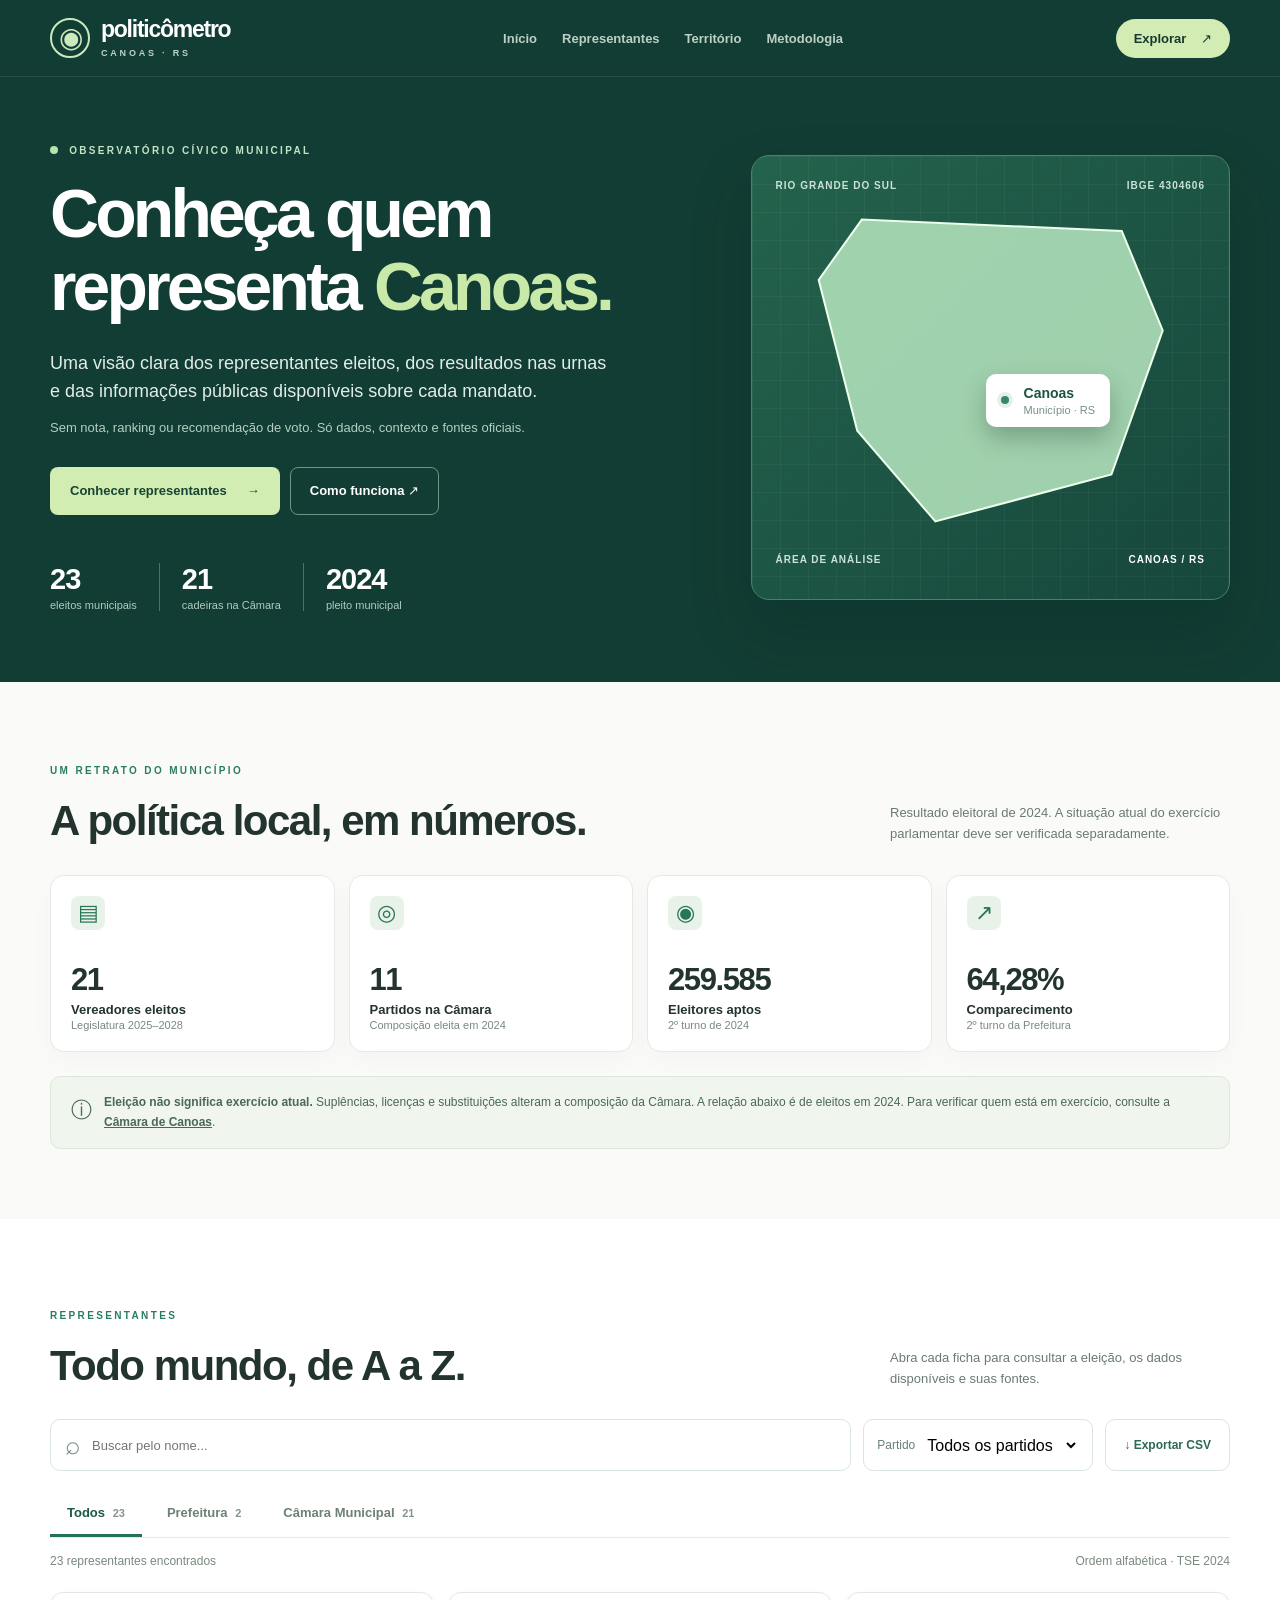
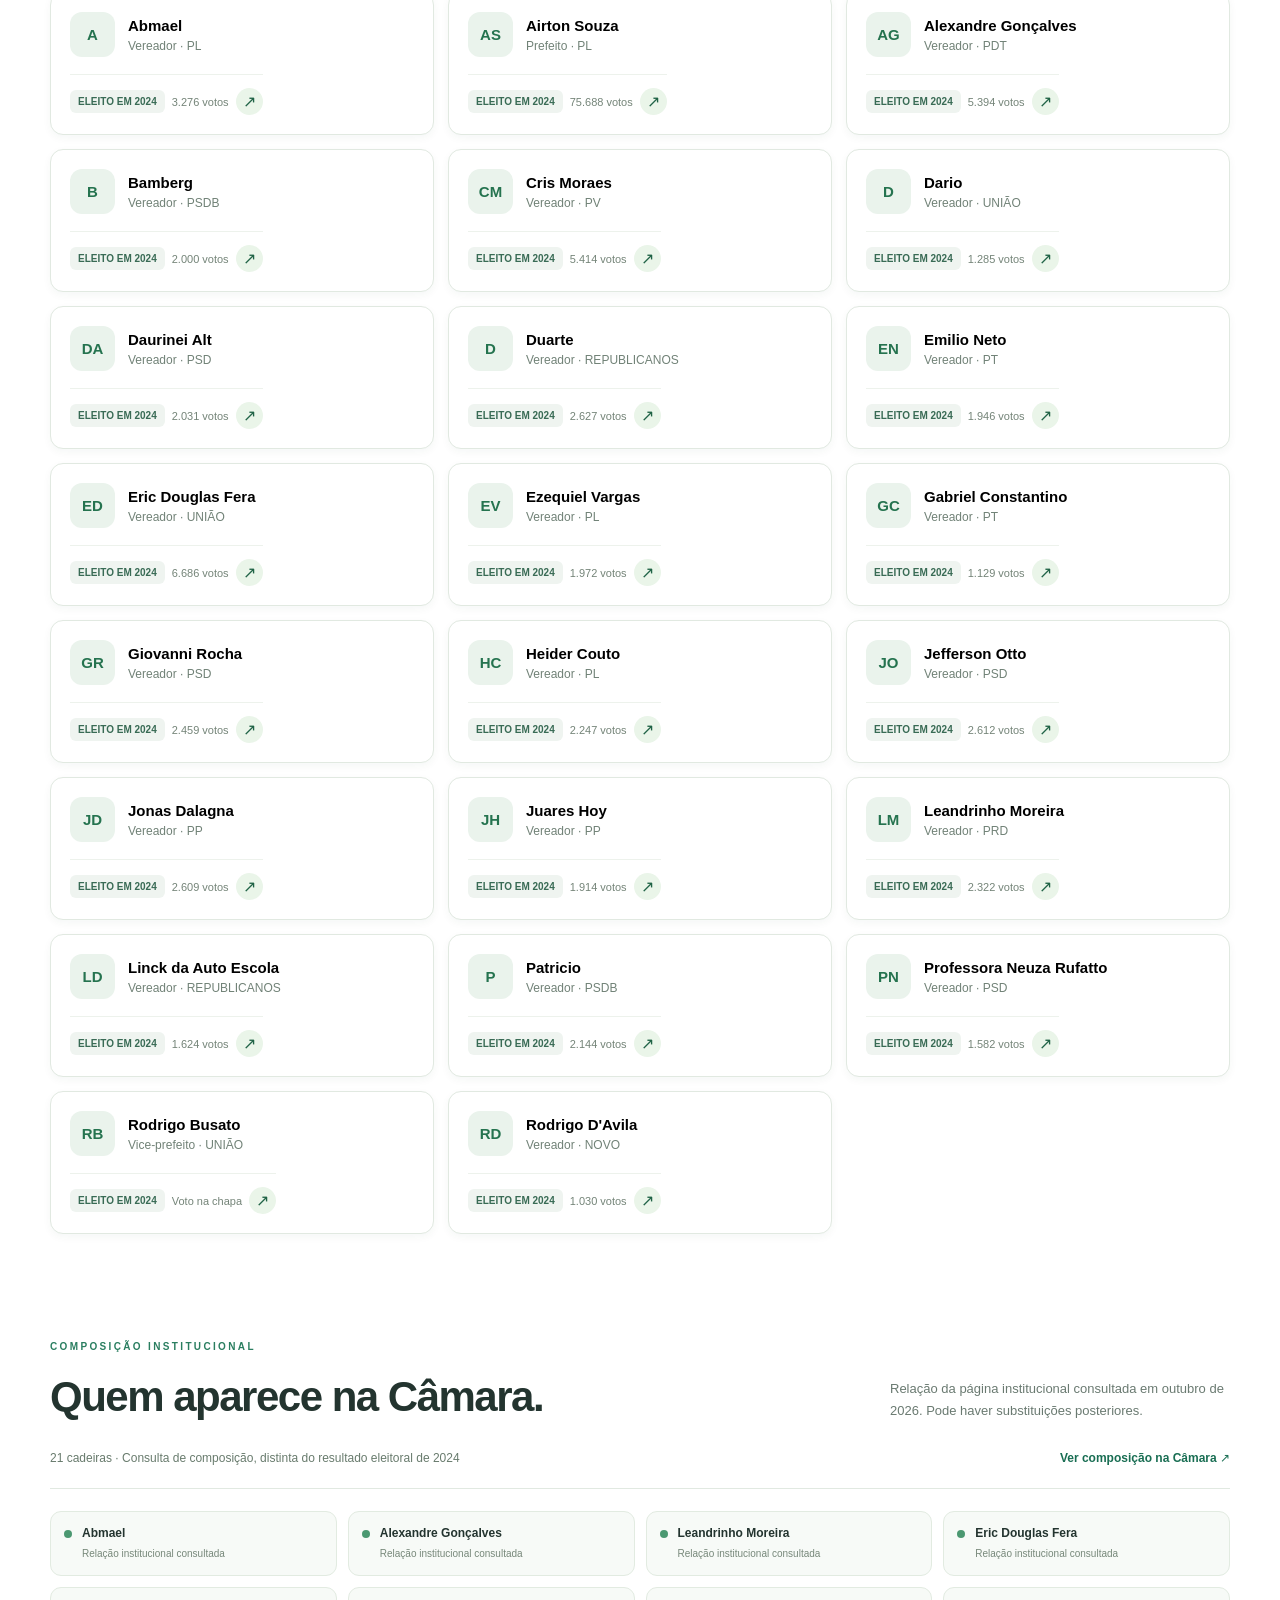
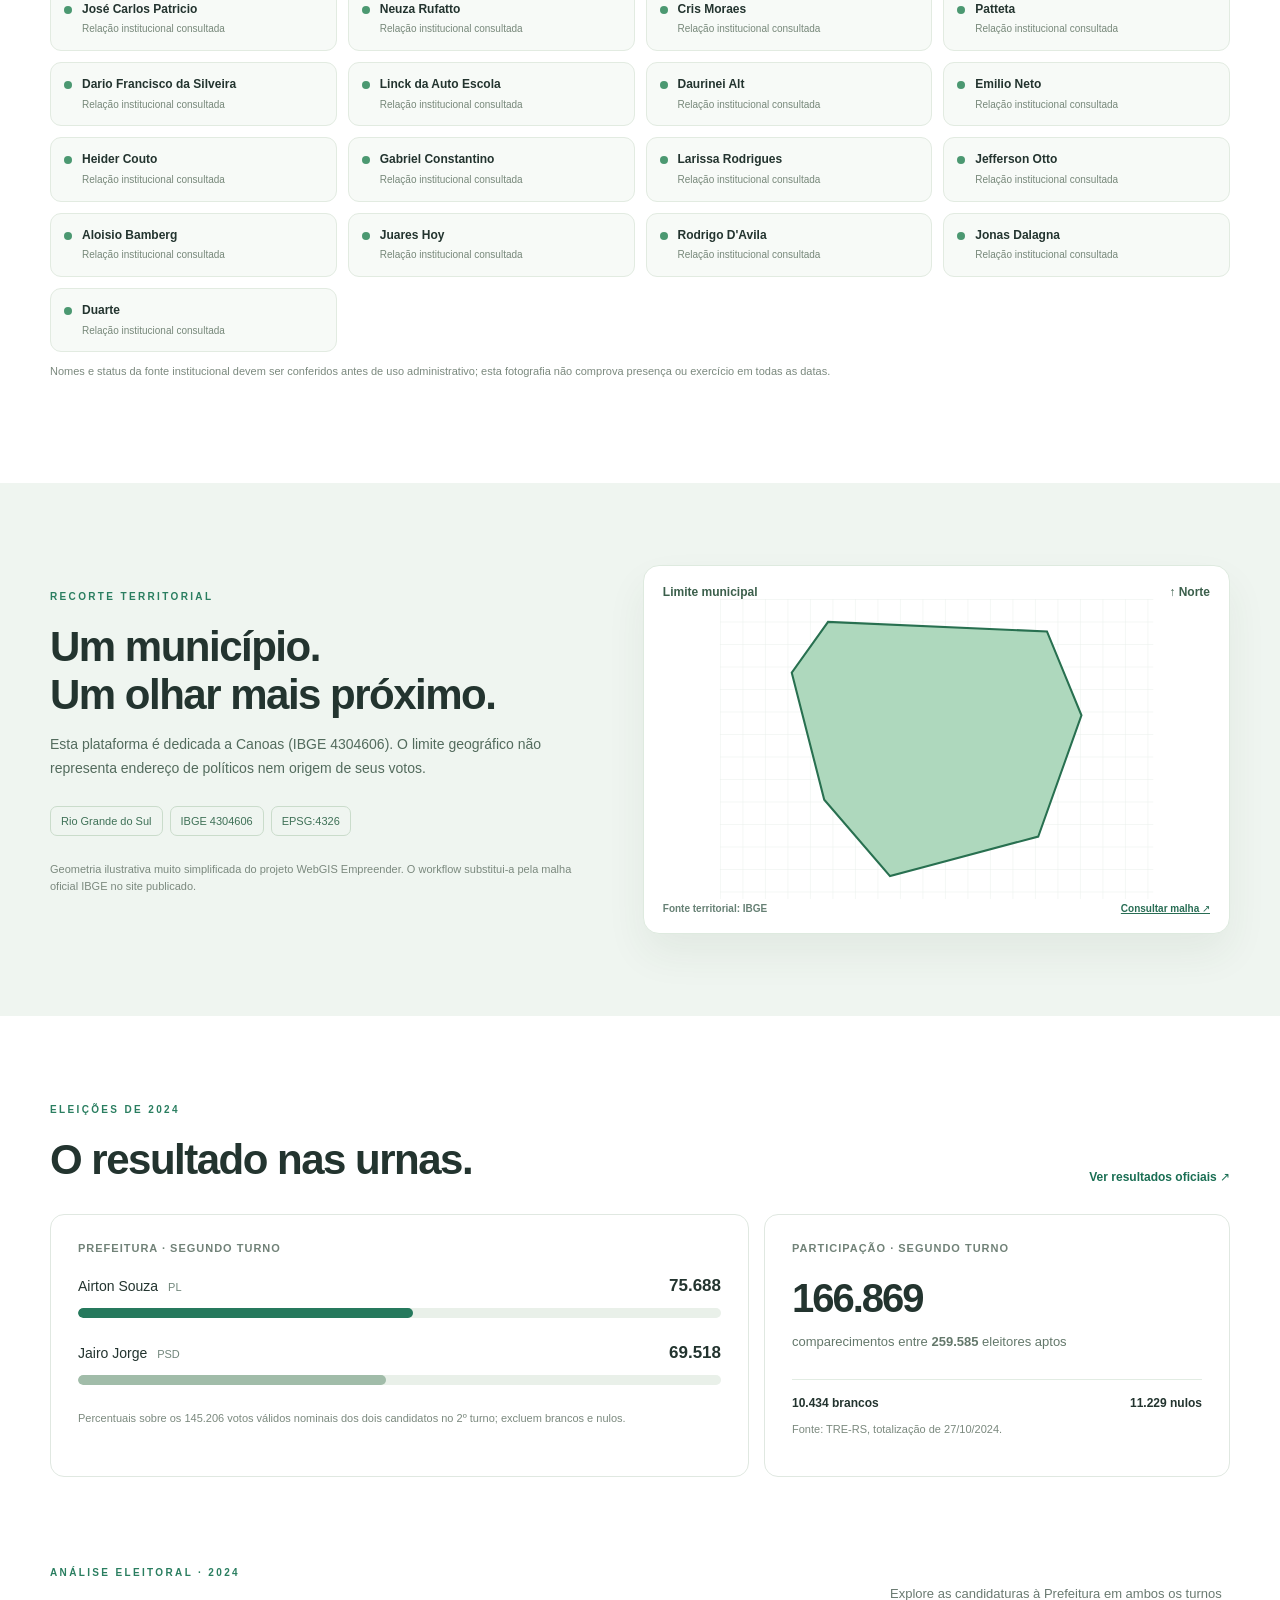
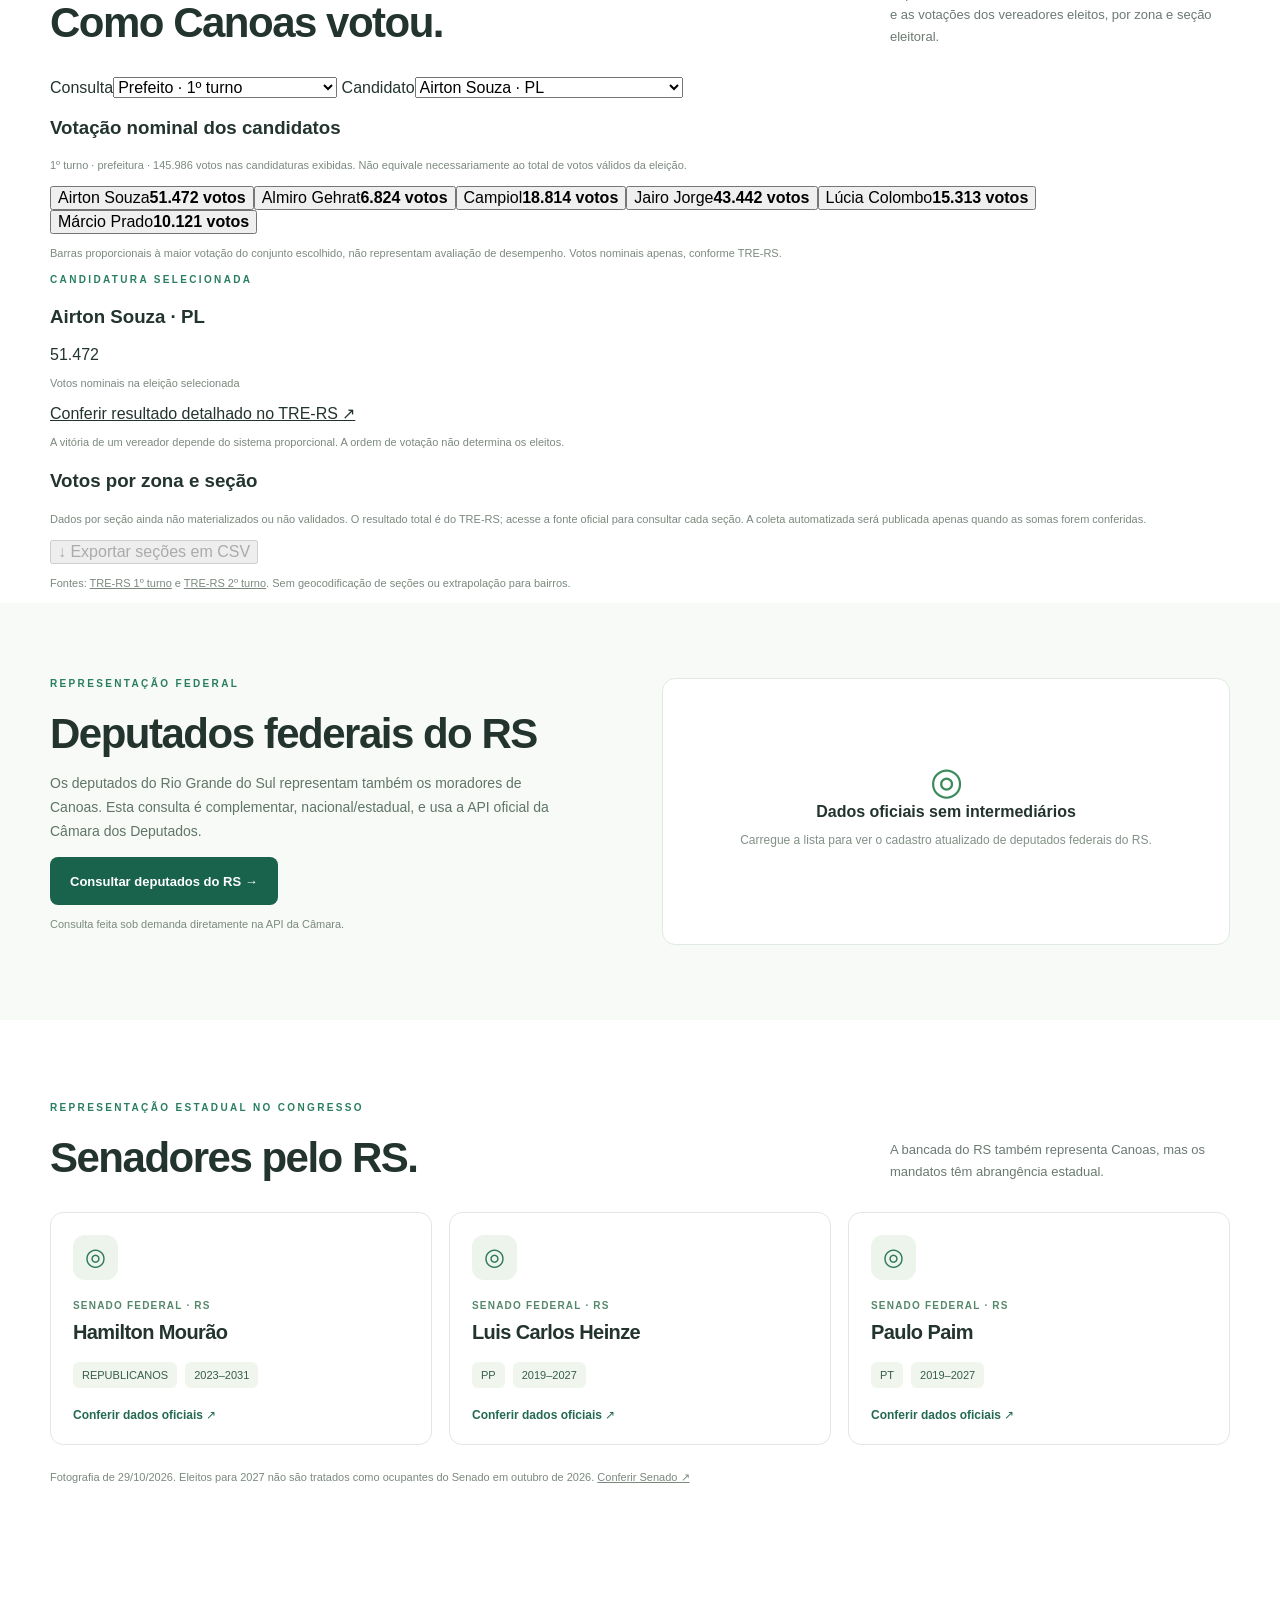
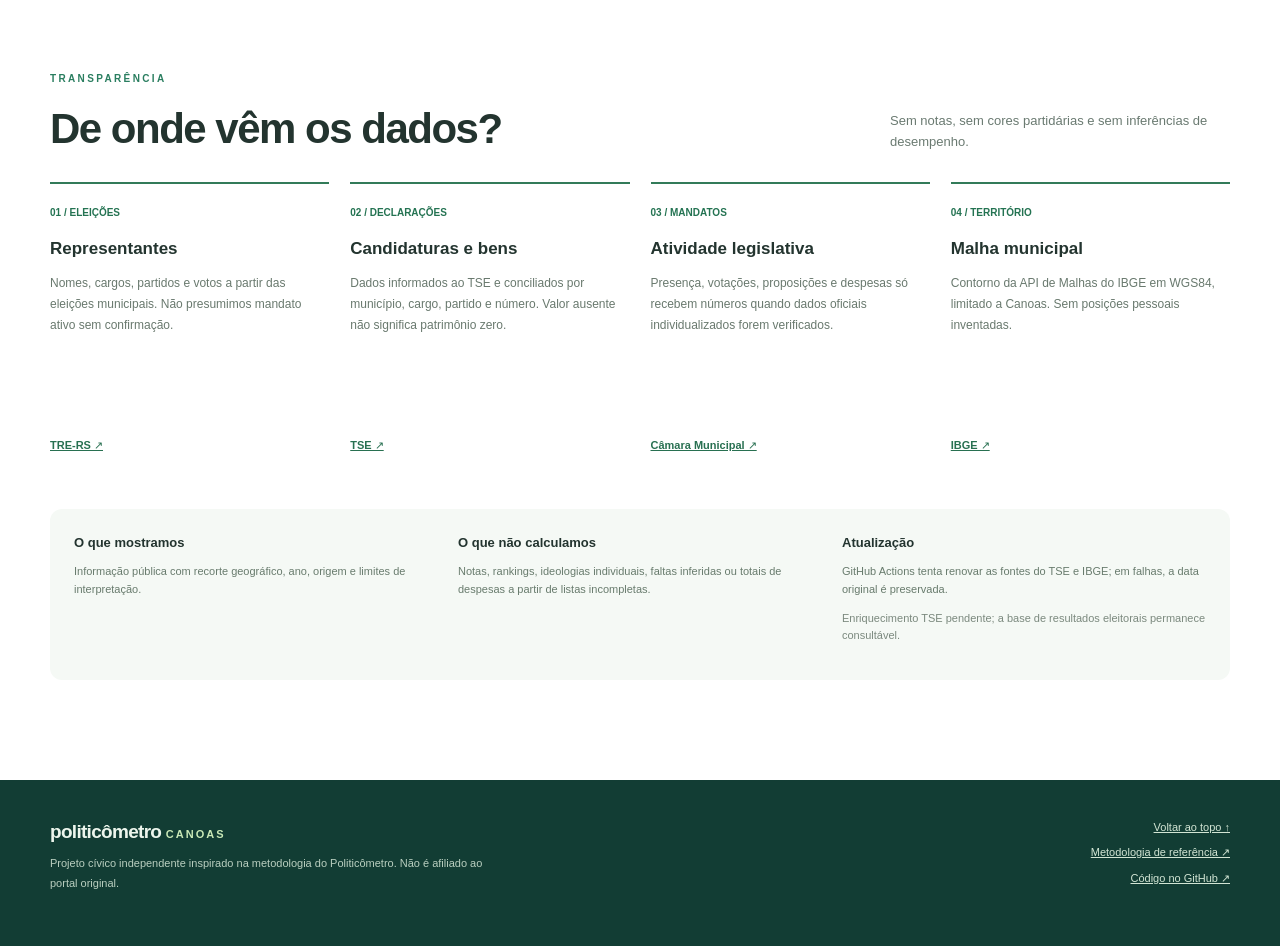
==== commit f9ad644d: "feat: novo módulo de análise eleitoral por candidato, turno, zona e seção" ====
--- a/index.html
+++ b/index.html
@@ -10,7 +10,9 @@
 <script src="app.js" defer></script>
 <title>Politicômetro Canoas | Conheça seus representantes</title>
 <link rel="stylesheet" href="extras.css">
+<link rel="stylesheet" href="election-explorer.css">
 <script src="extras.js" defer></script>
+<script src="election-explorer.js" defer></script>
 </head>
 <body>
 <a class="skip" href="#conteudo">Pular para o conteúdo</a>
@@ -50,6 +52,20 @@
 <section class="election container"><div class="section-title"><div><p class="overline dark">ELEIÇÕES DE 2024</p><h2>O resultado nas urnas.</h2></div><a href="https://resultados.tre-rs.jus.br/eleicoes/2024/620/RS85898.html" class="source-link" target="_blank" rel="noopener noreferrer">Ver resultados oficiais ↗</a></div>
 <div class="election-grid"><article class="election-card"><div class="eyeline">PREFEITURA · SEGUNDO TURNO</div><div class="election-name"><span>Airton Souza <small>PL</small></span><strong>75.688</strong></div><div class="track"><div style="width:52.12%"></div></div><div class="election-name"><span>Jairo Jorge <small>PSD</small></span><strong>69.518</strong></div><div class="track muted"><div style="width:47.88%"></div></div><p class="fine">Percentuais sobre os 145.206 votos válidos nominais dos dois candidatos no 2º turno; excluem brancos e nulos.</p></article><article class="election-card"><div class="eyeline">PARTICIPAÇÃO · SEGUNDO TURNO</div><strong class="turnout">166.869</strong><p>comparecimentos entre <b>259.585</b> eleitores aptos</p><div class="turnout-details"><span>10.434 brancos</span><span>11.229 nulos</span></div><p class="fine">Fonte: TRE-RS, totalização de 27/10/2024.</p></article></div>
 </section>
+<section id="analise-eleitoral" class="election-explorer" aria-labelledby="electionExplorerHeading"><div class="container">
+<div class="section-title"><div><p class="overline dark">ANÁLISE ELEITORAL · 2024</p><h2 id="electionExplorerHeading">Como Canoas votou.</h2></div><p>Explore as candidaturas à Prefeitura em ambos os turnos e as votações dos vereadores eleitos, por zona e seção eleitoral.</p></div>
+<div class="election-controls">
+<label>Consulta<select id="electionGroup"><option value="pref1">Prefeito · 1º turno</option><option value="pref2">Prefeito · 2º turno</option><option value="council">Vereadores eleitos · 1º turno</option></select></label>
+<label>Candidato<select id="electionCandidate" aria-label="Selecionar candidatura eleitoral"></select></label>
+</div>
+<div class="explorer-layout"><article class="explorer-panel"><h3>Votação nominal dos candidatos</h3><p id="barInfo" class="fine">Carregando...</p><div id="electionBars" class="election-bars"></div><p class="fine">Barras proporcionais à maior votação do conjunto escolhido, não representam avaliação de desempenho. Votos nominais apenas, conforme TRE-RS.</p></article>
+<article class="explorer-panel"><p class="overline dark">CANDIDATURA SELECIONADA</p><h3 id="candidateVoteName">Selecione uma candidatura</h3><div id="candidateVoteTotal" class="selected-total">—</div><p class="fine">Votos nominais na eleição selecionada</p><a class="explorer-source" id="electionSource" href="https://resultados.tre-rs.jus.br/eleicoes/2024/619/RS85898.html" target="_blank" rel="noopener noreferrer">Conferir resultado detalhado no TRE-RS ↗</a><p class="fine">A vitória de um vereador depende do sistema proporcional. A ordem de votação não determina os eleitos.</p></article></div>
+<div class="sections-panel"><div class="section-heading-row"><div><h3>Votos por zona e seção</h3><p id="sectionStatus" class="fine" role="status" aria-live="polite">Carregando dados oficiais...</p></div><button type="button" id="exportSections" disabled>↓ Exportar seções em CSV</button></div>
+<div id="zones" class="zones-grid"></div>
+<div id="sectionTableWrap" hidden><div class="section-selects"><label>Zona eleitoral<select id="zoneFilter"><option value="all">Todas as zonas</option></select></label><label>Ordenar por<select id="orderSections"><option value="secao">Zona e seção</option><option value="votos">Votos recebidos</option></select></label></div>
+<div class="section-table-container"><table class="section-table"><thead><tr><th scope="col">Zona</th><th scope="col">Seção</th><th scope="col">Votos na seção</th></tr></thead><tbody id="sectionRows"></tbody></table></div><div id="sectionPager" class="section-pager"></div></div>
+</div><p class="fine">Fontes: <a href="https://resultados.tre-rs.jus.br/eleicoes/2024/619/RS85898.html" target="_blank" rel="noopener noreferrer">TRE-RS 1º turno</a> e <a href="https://resultados.tre-rs.jus.br/eleicoes/2024/620/RS85898.html" target="_blank" rel="noopener noreferrer">TRE-RS 2º turno</a>. Sem geocodificação de seções ou extrapolação para bairros.</p>
+</div></section>
 <section class="federal"><div class="container federal-grid"><div><p class="overline dark">REPRESENTAÇÃO FEDERAL</p><h2>Deputados federais do RS</h2><p>Os deputados do Rio Grande do Sul representam também os moradores de Canoas. Esta consulta é complementar, nacional/estadual, e usa a API oficial da Câmara dos Deputados.</p><button id="loadDeputies" type="button" class="button button-green">Consultar deputados do RS →</button><p id="deputiesStatus" role="status" aria-live="polite" class="fine">Consulta feita sob demanda diretamente na API da Câmara.</p></div><div id="deputies" class="deputies"><div class="federal-empty"><span>◎</span><strong>Dados oficiais sem intermediários</strong><p>Carregue a lista para ver o cadastro atualizado de deputados federais do RS.</p></div></div></div></section>
 <section id="senado" class="senate-section container" aria-labelledby="senateHeading"><div class="section-title"><div><p class="overline dark">REPRESENTAÇÃO ESTADUAL NO CONGRESSO</p><h2 id="senateHeading">Senadores pelo RS.</h2></div><p>A bancada do RS também representa Canoas, mas os mandatos têm abrangência estadual.</p></div>
 <div id="senators" class="senators-grid" aria-live="polite"><p>Carregando senadores...</p></div><p class="fine">Fotografia de 29/10/2026. Eleitos para 2027 não são tratados como ocupantes do Senado em outubro de 2026. <a href="https://www.congressonacional.leg.br/web/senadores/em-exercicio" target="_blank" rel="noopener noreferrer">Conferir Senado ↗</a></p>
--- a/extras.css
+++ b/extras.css
@@ -0,0 +1 @@
+.live-roster{padding-top:12px;padding-bottom:91px}.roster-meta{display:flex;justify-content:space-between;align-items:center;flex-wrap:wrap;gap:13px;padding-bottom:23px;border-bottom:1px solid #e1e9e1}.roster-meta p{font-size:12px;color:#687b6d;margin:0}.current-council{margin-top:22px;display:grid;grid-template-columns:repeat(4,minmax(0,1fr));gap:11px}.council-member{min-width:0;display:flex;align-items:start;gap:10px;background:#f7faf7;border:1px solid #e2ebe1;border-radius:11px;padding:13px}.council-member strong,.council-member small{display:block;overflow-wrap:anywhere}.council-member strong{font-size:12px;line-height:1.4}.council-member small{font-size:10px;margin-top:5px;color:#77887a;line-height:1.45}.roster-dot{height:8px;width:8px;flex:0 0 8px;border-radius:50%;background:#4b9871;margin-top:5px}.roster-error{grid-column:1/-1;padding:18px;background:#fff4eb;border-radius:8px;color:#79563d;font-size:13px}.senate-section{padding-top:82px;padding-bottom:85px}.senators-grid{display:grid;grid-template-columns:repeat(3,minmax(0,1fr));gap:17px}.senator-card{padding:22px;border:1px solid #e0e8e1;border-radius:13px;display:flex;flex-direction:column;align-items:start}.senator-avatar{width:45px;height:45px;border-radius:12px;background:#ecf4ec;color:#2d7859;display:grid;place-items:center;font-size:24px}.senator-label{font-size:10px;letter-spacing:1.2px;color:#55876a;font-weight:780;margin-top:20px}.senator-card h3{margin:0 0 18px;font-size:20px;letter-spacing:-.6px}.senator-badges{display:flex;gap:8px;flex-wrap:wrap;margin-bottom:20px}.senator-badges span{font-size:11px;color:#375d4a;background:#f0f6ee;padding:7px 9px;border-radius:6px}.senator-card a{font-size:12px;color:#246a50;font-weight:750;text-decoration:none;margin-top:auto}.senate-section>.fine{margin-top:24px}@media(max-width:960px){.current-council{grid-template-columns:repeat(3,minmax(0,1fr))}}@media(max-width:700px){.live-roster{padding-top:0;padding-bottom:68px}.current-council{grid-template-columns:repeat(2,minmax(0,1fr));gap:8px}.council-member{padding:10px;gap:7px}.senate-section{padding-top:67px;padding-bottom:65px}.senators-grid{grid-template-columns:1fr;gap:10px}.senator-card{padding:18px}}@media(max-width:390px){.current-council{grid-template-columns:1fr}}
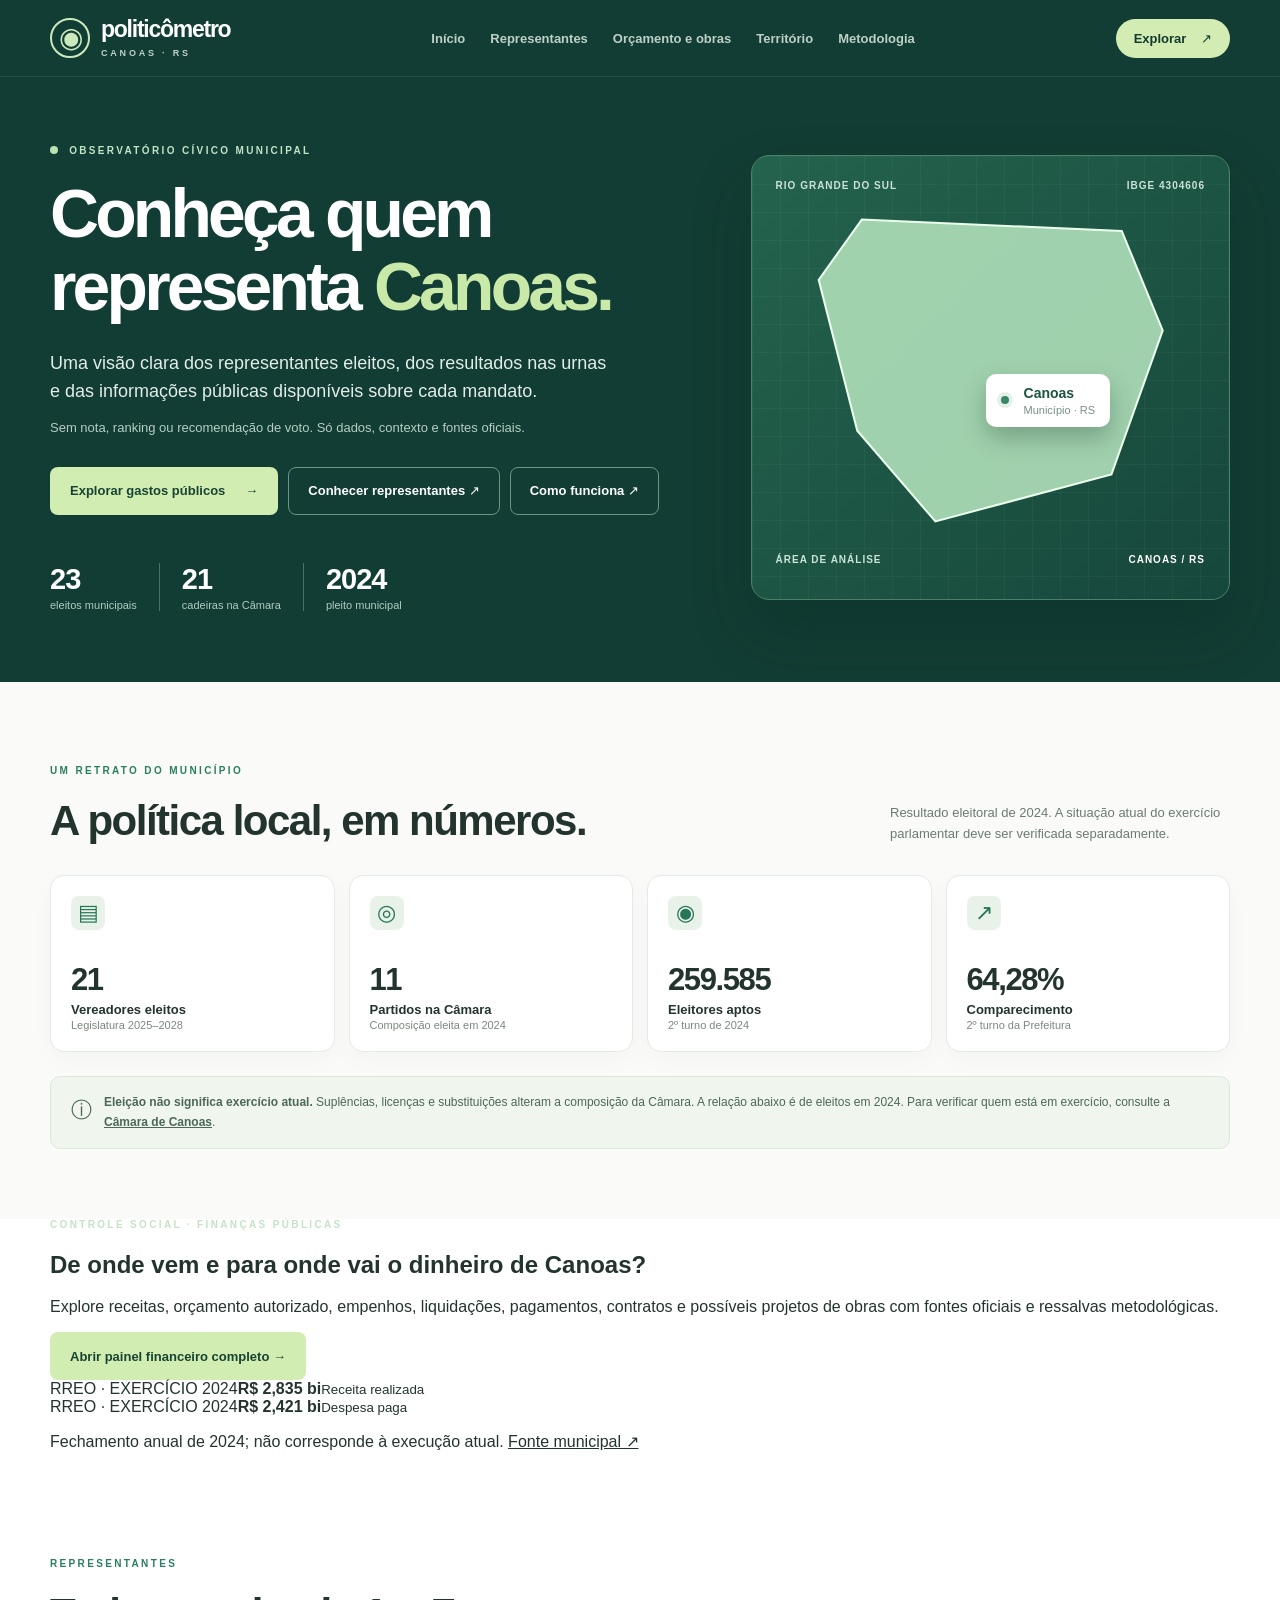
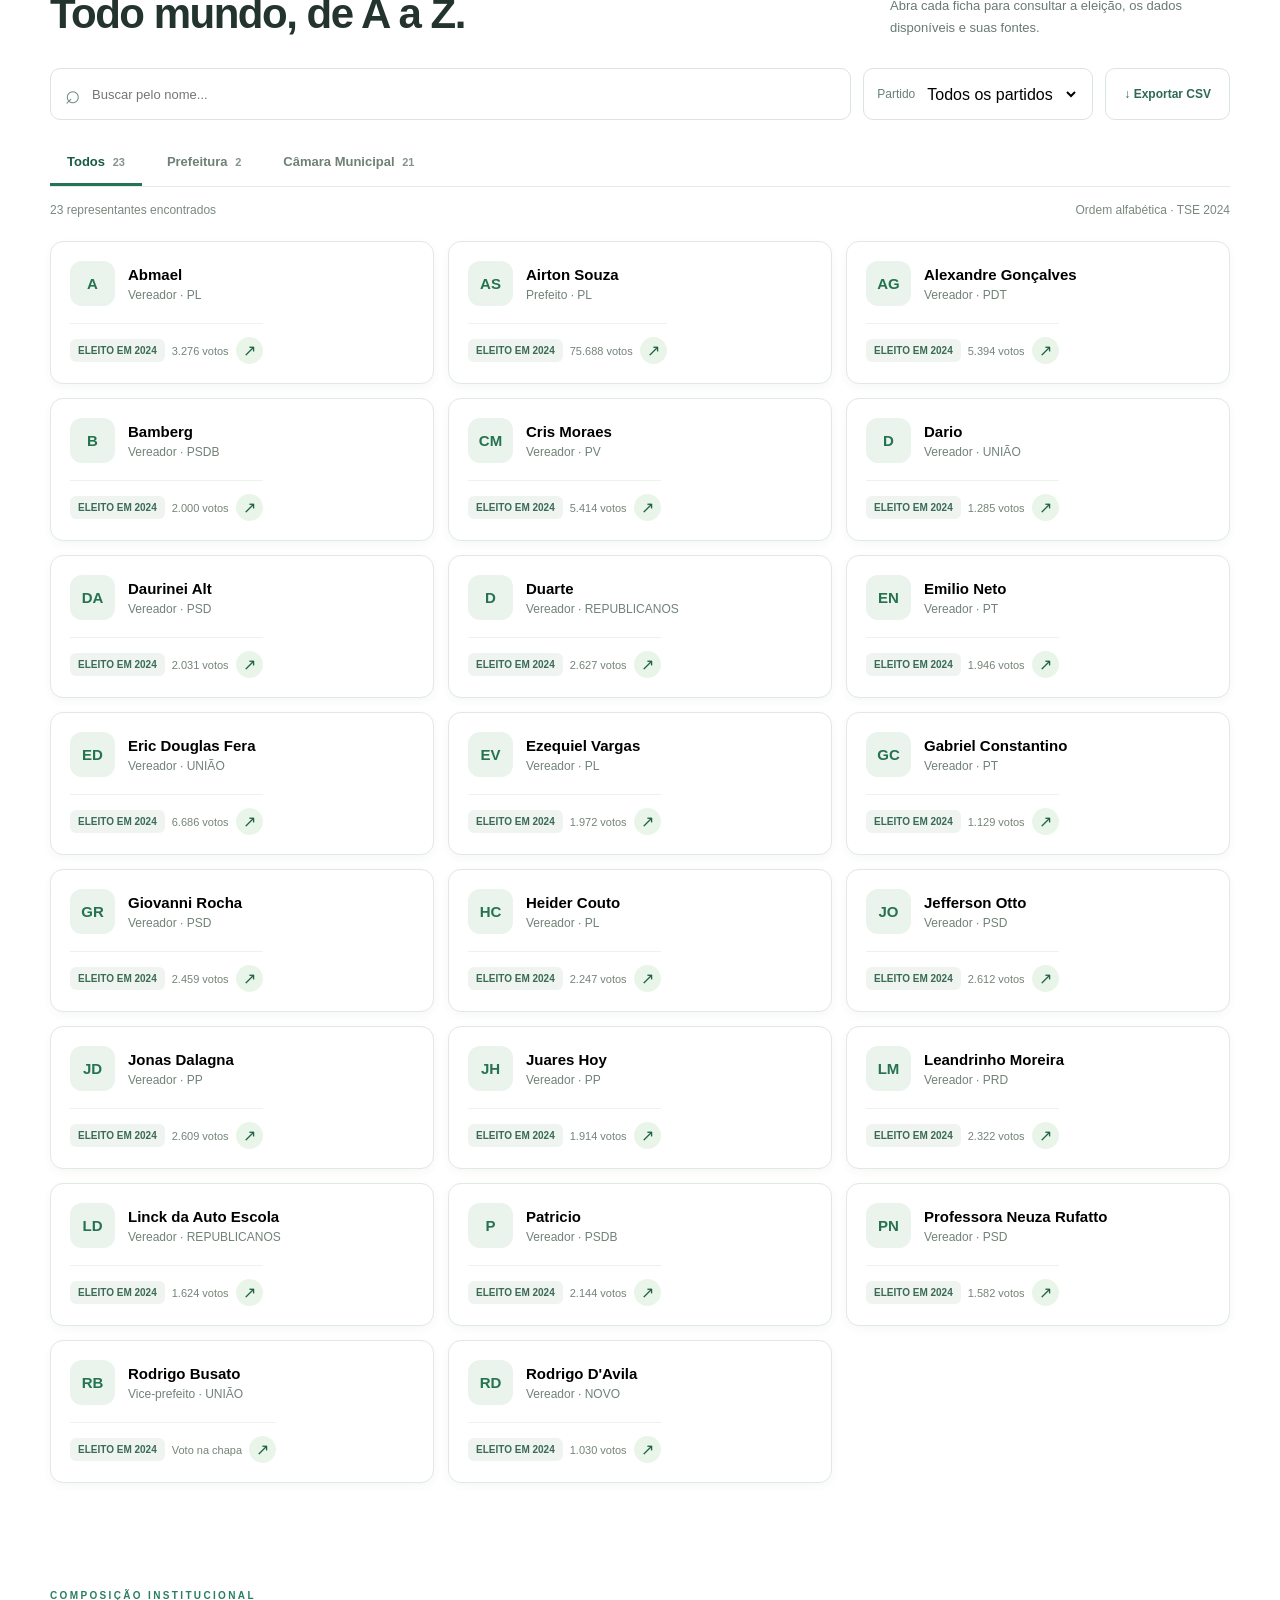
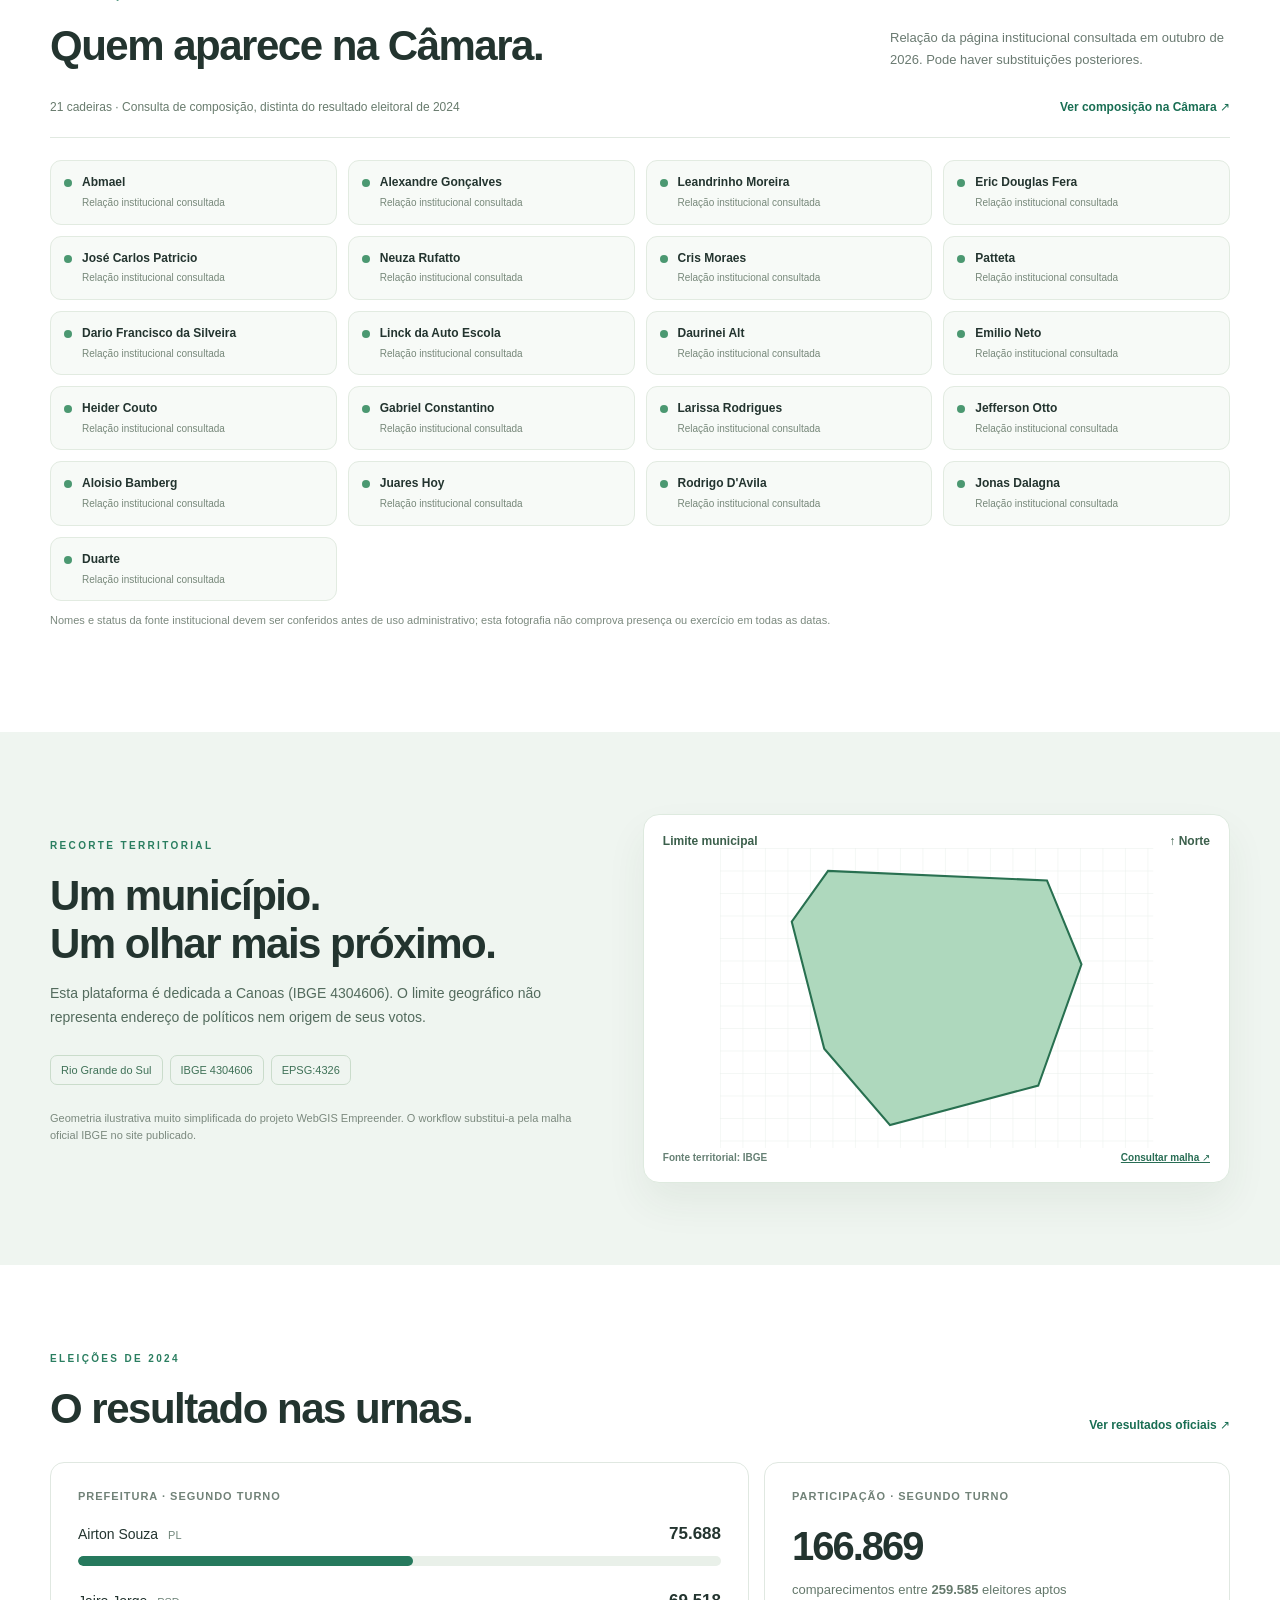
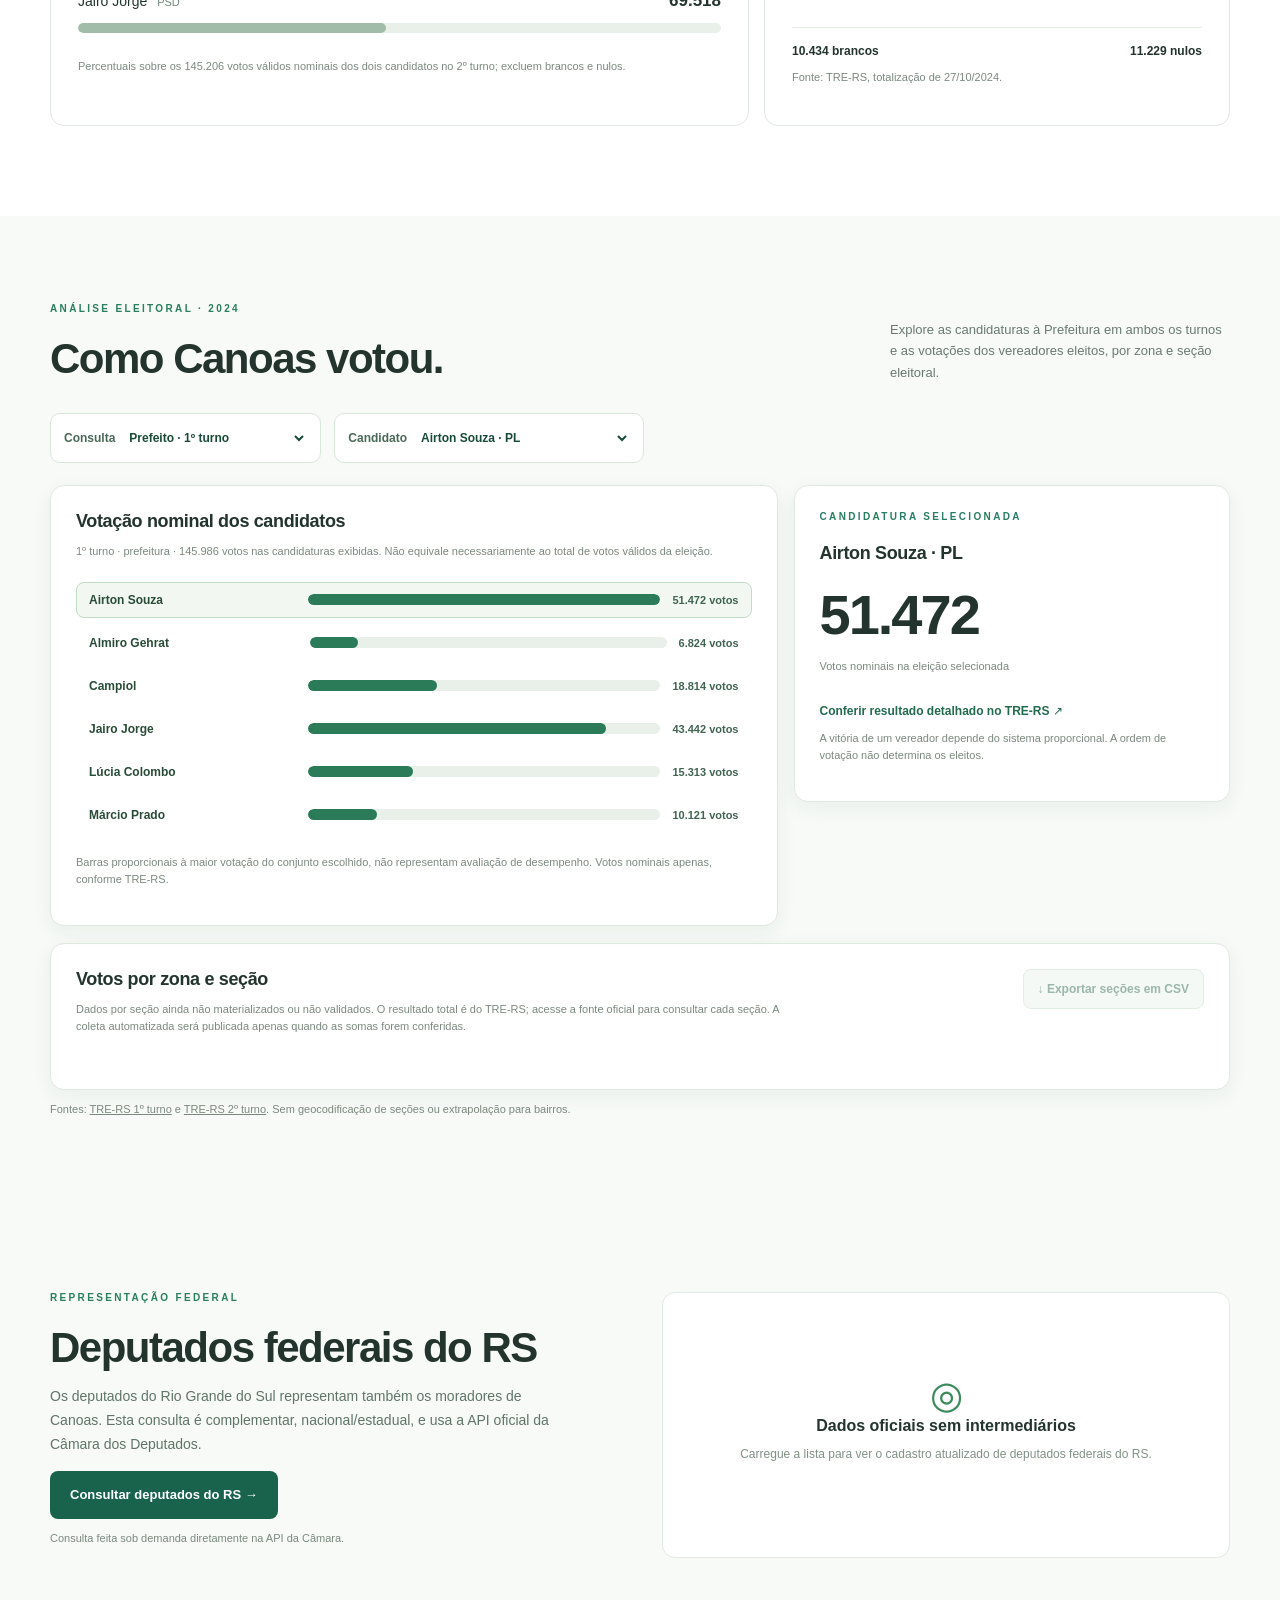
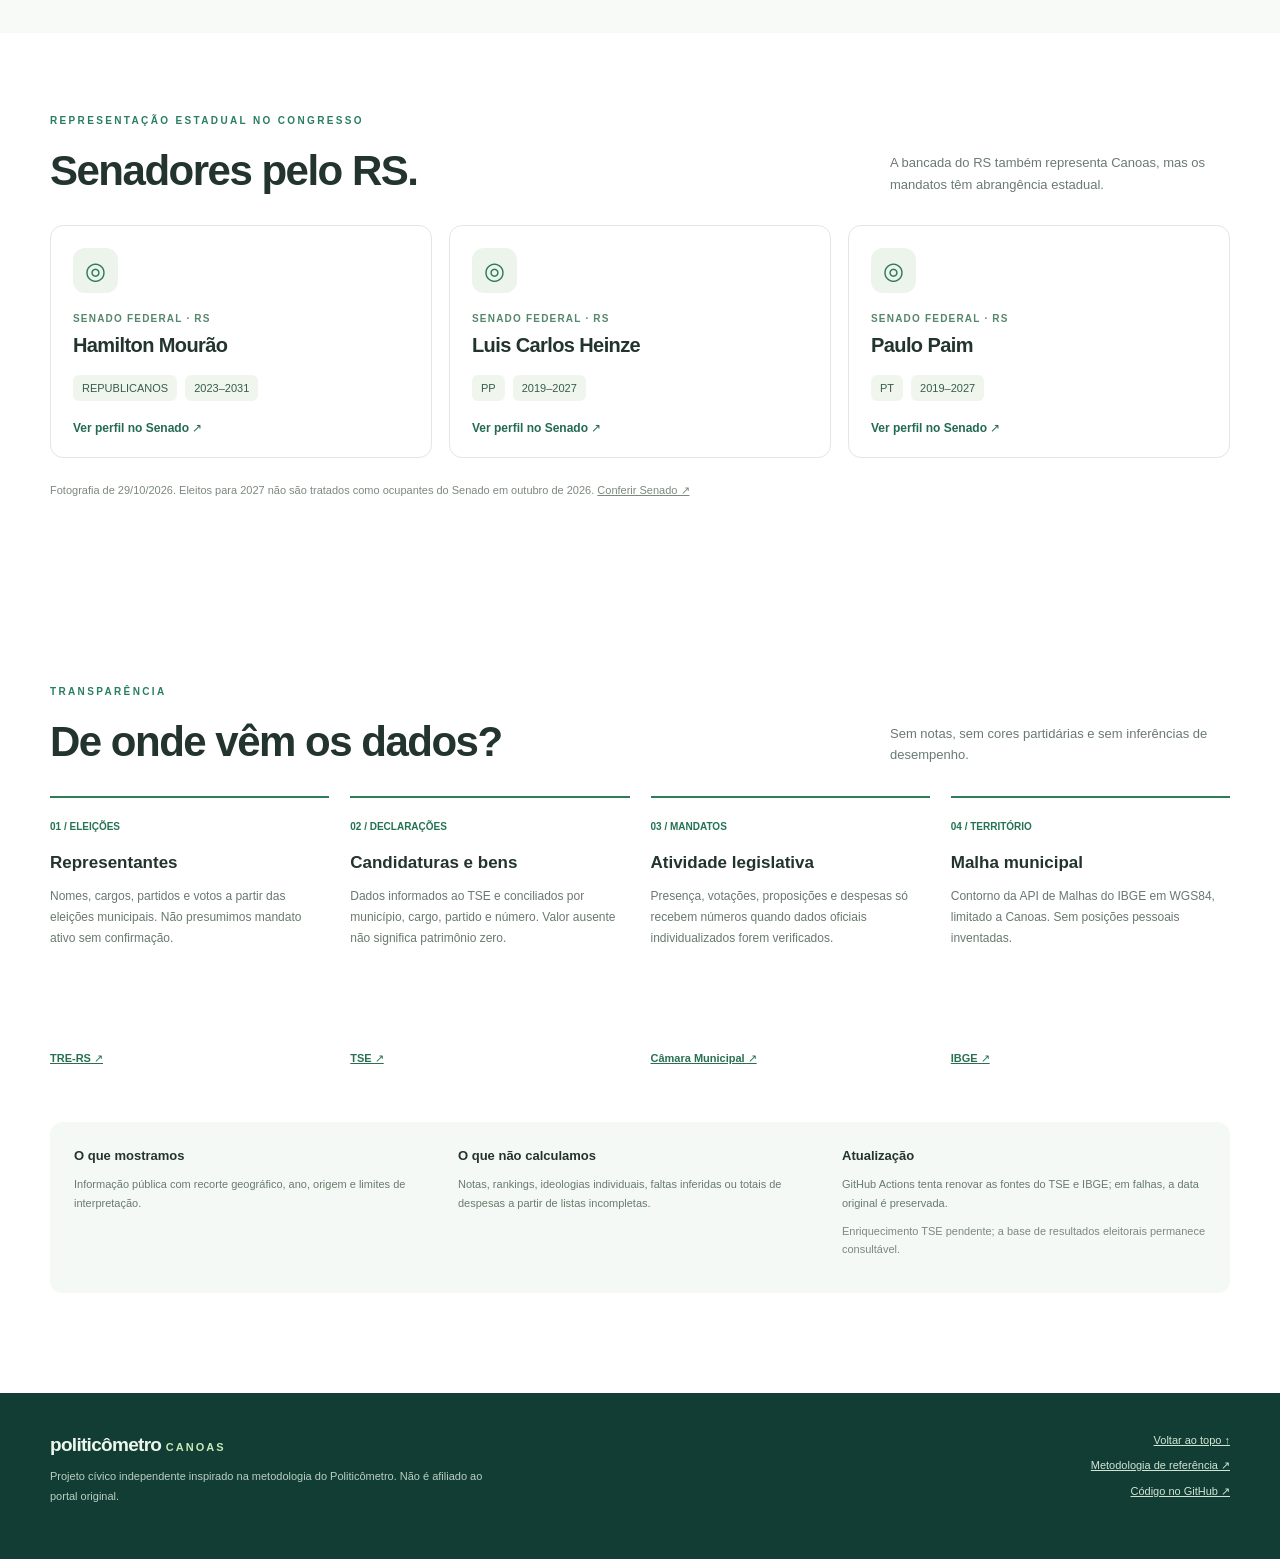
==== commit 932ddf57: "feat: dar destaque ao orçamento, gastos e contratos na navegação principal" ====
--- a/index.html
+++ b/index.html
@@ -18,7 +18,7 @@
 <a class="skip" href="#conteudo">Pular para o conteúdo</a>
 <header class="site-header"><div class="container nav-wrap">
 <a class="brand" href="#inicio" aria-label="Politicômetro Canoas: início"><span class="brand-icon" aria-hidden="true">◉</span><span>politicômetro<small>CANOAS · RS</small></span></a>
-<nav class="nav-links" aria-label="Navegação principal"><a href="#inicio">Início</a><a href="#representantes">Representantes</a><a href="#territorio">Território</a><a href="#fontes">Metodologia</a></nav>
+<nav class="nav-links" aria-label="Navegação principal"><a href="#inicio">Início</a><a href="#representantes">Representantes</a><a href="financas.html">Orçamento e obras</a><a href="#territorio">Território</a><a href="#fontes">Metodologia</a></nav>
 <a class="nav-button" href="#representantes">Explorar <span aria-hidden="true">↗</span></a>
 </div></header>
 <main id="conteudo">
@@ -27,7 +27,7 @@
 <h1>Conheça quem representa <em>Canoas.</em></h1>
 <p class="intro">Uma visão clara dos representantes eleitos, dos resultados nas urnas e das informações públicas disponíveis sobre cada mandato.</p>
 <p class="subdued">Sem nota, ranking ou recomendação de voto. Só dados, contexto e fontes oficiais.</p>
-<div class="hero-actions"><a class="button button-light" href="#representantes">Conhecer representantes <span>→</span></a><a class="button button-outline-white" href="#fontes">Como funciona ↗</a></div>
+<div class="hero-actions"><a class="button button-light" href="financas.html">Explorar gastos públicos <span>→</span></a><a class="button button-outline-white" href="#representantes">Conhecer representantes ↗</a><a class="button button-outline-white" href="#fontes">Como funciona ↗</a></div>
 <div class="hero-statrow"><div><strong>23</strong><span>eleitos municipais</span></div><div><strong>21</strong><span>cadeiras na Câmara</span></div><div><strong>2024</strong><span>pleito municipal</span></div></div>
 </div>
 <div class="hero-visual"><div class="map-head"><span>RIO GRANDE DO SUL</span><span>IBGE 4304606</span></div><svg id="heroMap" viewBox="0 0 420 360" aria-label="Contorno de Canoas" role="img"></svg><div class="floating-label"><span class="dot"></span><div><strong>Canoas</strong><small>Município · RS</small></div></div><div class="map-foot">ÁREA DE ANÁLISE <strong>CANOAS / RS</strong></div></div>
@@ -36,6 +36,7 @@
 <div class="metric-grid"><article class="metric"><span class="metric-icon">▤</span><strong>21</strong><h3>Vereadores eleitos</h3><p>Legislatura 2025–2028</p></article><article class="metric"><span class="metric-icon">◎</span><strong>11</strong><h3>Partidos na Câmara</h3><p>Composição eleita em 2024</p></article><article class="metric"><span class="metric-icon">◉</span><strong>259.585</strong><h3>Eleitores aptos</h3><p>2º turno de 2024</p></article><article class="metric"><span class="metric-icon">↗</span><strong>64,28%</strong><h3>Comparecimento</h3><p>2º turno da Prefeitura</p></article></div>
 <div class="alert" role="note"><span aria-hidden="true">ⓘ</span><span><strong>Eleição não significa exercício atual.</strong> Suplências, licenças e substituições alteram a composição da Câmara. A relação abaixo é de eleitos em 2024. Para verificar quem está em exercício, consulte a <a href="https://camaracanoas.rs.gov.br/" target="_blank" rel="noopener noreferrer">Câmara de Canoas</a>.</span></div>
 </div></section>
+<section class="container financial-teaser" aria-labelledby="teaserHeading"><div class="financial-teaser-inner"><div><p class="overline">CONTROLE SOCIAL · FINANÇAS PÚBLICAS</p><h2 id="teaserHeading">De onde vem e para onde vai o dinheiro de Canoas?</h2><p>Explore receitas, orçamento autorizado, empenhos, liquidações, pagamentos, contratos e possíveis projetos de obras com fontes oficiais e ressalvas metodológicas.</p><a class="button button-light" href="financas.html">Abrir painel financeiro completo →</a></div><div class="financial-teaser-stats"><div><span>RREO · EXERCÍCIO 2024</span><strong>R$ 2,835 bi</strong><small>Receita realizada</small></div><div><span>RREO · EXERCÍCIO 2024</span><strong>R$ 2,421 bi</strong><small>Despesa paga</small></div><p>Fechamento anual de 2024; não corresponde à execução atual. <a href="https://www.canoas.rs.gov.br/wp-content/uploads/2025/03/ANEXO-14-DEMONSTRATIVO-DO-RELATORIO-RESUMIDO-DA-EXECUCAO-ORCAMENTARIA.pdf" target="_blank" rel="noopener noreferrer">Fonte municipal ↗</a></p></div></div></section>
 <section id="representantes" class="container directory"><div class="section-title"><div><p class="overline dark">REPRESENTANTES</p><h2>Todo mundo, de A a Z.</h2></div><p>Abra cada ficha para consultar a eleição, os dados disponíveis e suas fontes.</p></div>
 <div class="toolbar"><label class="search"><span aria-hidden="true">⌕</span><span class="visually-hidden">Buscar representante por nome</span><input id="search" type="search" placeholder="Buscar pelo nome..." autocomplete="off"></label><label class="party-select"><span>Partido</span><select id="party" aria-label="Filtrar por partido"><option value="">Todos os partidos</option></select></label><button id="export" class="export-button" type="button">↓ Exportar CSV</button></div>
 <div class="role-tabs" role="group" aria-label="Filtrar por cargo"><button type="button" data-role="todos" class="selected" aria-pressed="true">Todos <span>23</span></button><button type="button" data-role="executivo" aria-pressed="false">Prefeitura <span>2</span></button><button type="button" data-role="legislativo" aria-pressed="false">Câmara Municipal <span>21</span></button></div>
--- a/election-explorer.css
+++ b/election-explorer.css
@@ -0,0 +1 @@
+.election-explorer{padding:87px 0;background:#f7faf7}.election-controls,.section-selects{display:flex;align-items:center;flex-wrap:wrap;gap:13px;margin:22px 0}.election-controls label,.section-selects label{display:flex;align-items:center;gap:10px;min-width:0;border:1px solid #d9e7db;border-radius:10px;padding:8px 13px;background:#fff;color:#496958;font-size:12px;font-weight:750}.election-controls select,.section-selects select{border:0;background:#fff;min-height:32px;font-size:12px;color:#184b37;max-width:270px;min-width:130px;flex:1}.explorer-layout{display:grid;grid-template-columns:1.25fr .75fr;gap:16px;align-items:start}.explorer-panel,.sections-panel{border:1px solid #e0e9df;border-radius:14px;background:#fff;padding:25px;box-shadow:0 6px 19px #1c4b3510}.explorer-panel h3,.sections-panel h3{font-size:18px;letter-spacing:-.35px;margin:0 0 10px}.election-bars{display:flex;flex-direction:column;gap:7px;margin:21px 0}.candidate-bar{width:100%;border:1px solid transparent;background:#fff;border-radius:8px;padding:10px 12px;display:grid;grid-template-columns:minmax(105px,1fr) minmax(90px,1.7fr) auto;gap:12px;align-items:center;text-align:left}.candidate-bar:hover,.candidate-bar.chosen{background:#f2f8f1;border-color:#c1dcc6}.candidate-bar-label{font-size:12px;font-weight:780;color:#294c37}.candidate-bar-track{display:block;height:11px;border-radius:8px;background:#e9f0e9;overflow:hidden}.candidate-bar-fill{display:block;height:100%;background:#2b7b59;border-radius:8px}.candidate-bar strong{font-size:11px;text-align:right;color:#406450;white-space:nowrap}.selected-total{font-size:clamp(35px,5vw,56px);font-weight:820;letter-spacing:-2px;margin:18px 0 0}.explorer-source{display:inline-block;font-size:12px;font-weight:800;color:#236b4f;text-decoration:none;margin-top:17px}.sections-panel{margin-top:17px}.section-heading-row{display:flex;justify-content:space-between;align-items:start;gap:15px}.section-heading-row>div{max-width:710px}.section-heading-row button{background:#e8f3e9;border:1px solid #b9d8c1;color:#235e44;border-radius:8px;padding:12px 14px;font-size:12px;font-weight:800;white-space:nowrap}.section-heading-row button:disabled{opacity:.45;cursor:not-allowed}.zones-grid{display:flex;gap:12px;flex-wrap:wrap;margin-top:17px}.zone-stat{border:1px solid #d9e8da;border-radius:10px;background:#f5f9f4;padding:15px;min-width:165px}.zone-stat strong,.zone-stat span,.zone-stat small{display:block}.zone-stat strong{font-size:13px;color:#346a4c}.zone-stat span{font-size:23px;font-weight:830;letter-spacing:-1px;margin-top:7px}.zone-stat small{font-size:11px;color:#7b897e;margin-top:3px}.section-selects{margin-top:22px}.section-table-container{overflow:auto;max-height:490px;border:1px solid #e0e9df;border-radius:9px}.section-table{border-collapse:collapse;width:100%;min-width:380px;font-size:12px;text-align:left}.section-table thead{position:sticky;top:0;background:#eaf4ea;z-index:1}.section-table th,.section-table td{padding:11px 14px;border-bottom:1px solid #eef2ee}.section-table th{color:#285b43;font-size:11px}.vote-value{position:relative;min-width:160px}.mini-vote-bar{display:block;position:absolute;left:9px;top:21%;height:58%;background:#cae6d1;opacity:.75;border-radius:5px;max-width:calc(100% - 15px)}.vote-value strong{position:relative;z-index:1}.section-pager{display:flex;gap:13px;align-items:center;justify-content:flex-end;flex-wrap:wrap;margin-top:13px;font-size:11px;color:#62796a}.section-pager button{border:1px solid #d6e6d9;background:white;border-radius:6px;padding:8px 11px;color:#1d6546;font-weight:750}.section-pager button:disabled{color:#b5c4b8;cursor:not-allowed}@media(max-width:870px){.explorer-layout{grid-template-columns:1fr}}@media(max-width:700px){.election-explorer{padding:65px 0}.election-controls{display:grid;grid-template-columns:1fr;margin:20px 0}.election-controls label{justify-content:space-between}.election-controls select{min-width:0;max-width:64%}.explorer-panel,.sections-panel{padding:16px}.candidate-bar{grid-template-columns:105px 1fr;gap:8px}.candidate-bar strong{grid-column:2;text-align:left;font-size:10px}.section-heading-row{flex-direction:column}.section-heading-row button{width:100%}.zone-stat{min-width:130px;flex:1}.section-selects{display:grid;grid-template-columns:1fr}.section-selects label{justify-content:space-between}.section-selects select{max-width:55%}.section-pager{justify-content:space-between}}
